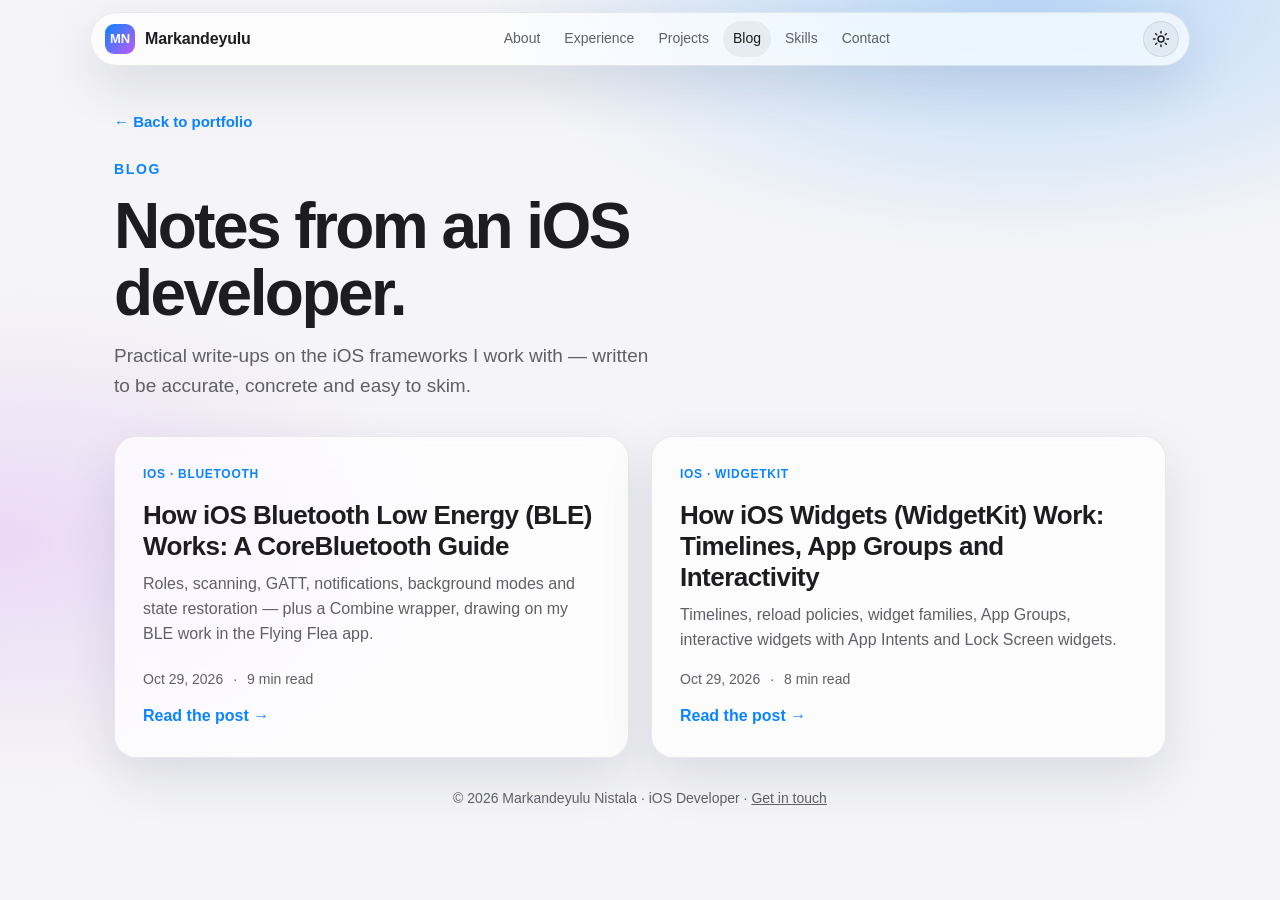
==== blog/index.html @ 7655b869 "Add content protection (protect.js + CSS): block context menu, copy/cut, selection, image drag/save," ====
<!DOCTYPE html>
<html lang="en" data-theme="dark">
<head>
<meta charset="utf-8">
<meta name="viewport" content="width=device-width, initial-scale=1, viewport-fit=cover">
<title>Blog — iOS development notes | Markandeyulu Nistala</title>
<meta name="description" content="Articles by Markandeyulu Nistala on iOS development: Bluetooth Low Energy with CoreBluetooth and WidgetKit widgets.">
<meta name="author" content="Markandeyulu Nistala">
<meta name="robots" content="index, follow, max-image-preview:large">
<meta name="theme-color" content="#05060a" media="(prefers-color-scheme: dark)">
<meta name="theme-color" content="#f5f5f7" media="(prefers-color-scheme: light)">
<link rel="canonical" href="https://slsmedu.in/blog/">
<link rel="icon" href="../favicon.svg" type="image/svg+xml">
<meta property="og:type" content="website">
<meta property="og:site_name" content="Markandeyulu Nistala">
<meta property="og:title" content="Blog — iOS development notes | Markandeyulu Nistala">
<meta property="og:description" content="Articles by Markandeyulu Nistala on iOS development: Bluetooth Low Energy with CoreBluetooth and WidgetKit widgets.">
<meta property="og:url" content="https://slsmedu.in/blog/">
<meta property="og:image" content="https://slsmedu.in/assets/og-image-v2.jpg">
<meta property="og:image:width" content="1200">
<meta property="og:image:height" content="630">
<meta name="twitter:card" content="summary_large_image">
<meta name="twitter:title" content="Blog — iOS development notes | Markandeyulu Nistala">
<meta name="twitter:description" content="Articles by Markandeyulu Nistala on iOS development: Bluetooth Low Energy with CoreBluetooth and WidgetKit widgets.">
<meta name="twitter:image" content="https://slsmedu.in/assets/og-image-v2.jpg">
<script type="application/ld+json">
{
  "@context": "https://schema.org",
  "@type": "Blog",
  "name": "Markandeyulu Nistala \u2014 iOS Blog",
  "url": "https://slsmedu.in/blog/",
  "description": "Articles on iOS development: Bluetooth Low Energy, WidgetKit, SwiftUI and Combine.",
  "inLanguage": "en",
  "author": {
    "@type": "Person",
    "name": "Markandeyulu Nistala",
    "url": "https://slsmedu.in/"
  },
  "blogPost": [
    {
      "@type": "BlogPosting",
      "headline": "How iOS Bluetooth Low Energy (BLE) Works: A CoreBluetooth Guide",
      "url": "https://slsmedu.in/blog/ios-ble-corebluetooth.html",
      "datePublished": "2026-10-29"
    },
    {
      "@type": "BlogPosting",
      "headline": "How iOS Widgets (WidgetKit) Work: Timelines, App Groups and Interactivity",
      "url": "https://slsmedu.in/blog/ios-widgetkit-widgets.html",
      "datePublished": "2026-10-29"
    }
  ]
}
</script>
<script>(function(){try{var t=localStorage.getItem('theme');if(!t)t=matchMedia('(prefers-color-scheme: light)').matches?'light':'dark';document.documentElement.setAttribute('data-theme',t)}catch(e){}})();</script>
<link rel="stylesheet" href="../style.css">
<link rel="stylesheet" href="blog.css">
<script src="../protect.js"></script>
<script defer src="blog.js"></script>
</head>
<body class="blog">
<div class="progress" aria-hidden="true"><span></span></div>
<div class="bg-fallback" aria-hidden="true" style="position:fixed;inset:0;z-index:-1"></div>
<header class="nav" id="nav">
  <a class="brand" href="../" aria-label="Markandeyulu Nistala — home"><span class="brand-mark">MN</span><span class="brand-text">Markandeyulu</span></a>
  <nav aria-label="Primary">
    <ul>
      <li><a href="../#about">About</a></li>
      <li><a href="../#experience">Experience</a></li>
      <li><a href="../#projects">Projects</a></li>
      <li><a href="./" class="active">Blog</a></li>
      <li><a href="../#skills">Skills</a></li>
      <li><a href="../#contact">Contact</a></li>
    </ul>
  </nav>
  <button class="theme-toggle" id="themeToggle" type="button" aria-label="Toggle light / dark theme">
    <svg class="i-moon" viewBox="0 0 24 24" width="18" height="18" fill="none" stroke="currentColor" stroke-width="2" stroke-linecap="round" stroke-linejoin="round"><path d="M21 12.8A9 9 0 1 1 11.2 3a7 7 0 0 0 9.8 9.8z"/></svg>
    <svg class="i-sun" viewBox="0 0 24 24" width="18" height="18" fill="none" stroke="currentColor" stroke-width="2" stroke-linecap="round" stroke-linejoin="round"><circle cx="12" cy="12" r="4"/><path d="M12 2v2M12 20v2M4.9 4.9l1.4 1.4M17.7 17.7l1.4 1.4M2 12h2M20 12h2M4.9 19.1l1.4-1.4M17.7 6.3l1.4-1.4"/></svg>
  </button>
</header>
<main>
<div class="blog-wrap">
<a class="back" href="../">← Back to portfolio</a>
<header class="blog-hero"><p class="kicker">Blog</p><h1>Notes from an iOS developer.</h1>
<p class="lead">Practical write-ups on the iOS frameworks I work with — written to be accurate, concrete and easy to skim.</p></header>
<div class="post-list"><article class="card tilt post-card">
  <span class="tag">iOS · Bluetooth</span>
  <h3>How iOS Bluetooth Low Energy (BLE) Works: A CoreBluetooth Guide</h3>
  <p>Roles, scanning, GATT, notifications, background modes and state restoration — plus a Combine wrapper, drawing on my BLE work in the Flying Flea app.</p>
  <div class="meta"><time datetime="2026-10-29">Oct 29, 2026</time><span>·</span><span>9 min read</span></div>
  <a class="link" href="ios-ble-corebluetooth.html">Read the post <span aria-hidden="true">→</span></a>
</article><article class="card tilt post-card">
  <span class="tag">iOS · WidgetKit</span>
  <h3>How iOS Widgets (WidgetKit) Work: Timelines, App Groups and Interactivity</h3>
  <p>Timelines, reload policies, widget families, App Groups, interactive widgets with App Intents and Lock Screen widgets.</p>
  <div class="meta"><time datetime="2026-10-29">Oct 29, 2026</time><span>·</span><span>8 min read</span></div>
  <a class="link" href="ios-widgetkit-widgets.html">Read the post <span aria-hidden="true">→</span></a>
</article></div>
</div>
</main>
<footer class="footer">
  <p>© <span id="yr">2026</span> Markandeyulu Nistala · iOS Developer · <a href="../#contact" style="text-decoration:underline">Get in touch</a></p>
</footer>
</body>
</html>
---- style.css ----
:root{
  --font:-apple-system,BlinkMacSystemFont,"SF Pro Display","SF Pro Text","Inter","Segoe UI",Roboto,Helvetica,Arial,sans-serif;
  --blue:#0a84ff; --purple:#bf5af2; --teal:#64d2ff;
  --radius:22px;
  --ease:cubic-bezier(.22,.8,.2,1);
}
html[data-theme="dark"]{
  --bg:#05060a; --text:#f5f5f7; --muted:#a1a1a8; --card:rgba(22,24,32,.62); --card-solid:#14151c;
  --border:rgba(255,255,255,.10); --chip:rgba(255,255,255,.07); --nav:rgba(10,11,16,.62);
  --shadow:0 20px 60px rgba(0,0,0,.45); --glow:rgba(10,132,255,.35); color-scheme:dark;
}
html[data-theme="light"]{
  --bg:#f5f5f7; --text:#1d1d1f; --muted:#5f5f66; --card:rgba(255,255,255,.72); --card-solid:#fff;
  --border:rgba(0,0,0,.08); --chip:rgba(0,0,0,.05); --nav:rgba(255,255,255,.7);
  --shadow:0 20px 50px rgba(30,40,80,.12); --glow:rgba(10,132,255,.25); color-scheme:light;
}
*{box-sizing:border-box;margin:0;padding:0}
html{overflow-x:clip;scroll-behavior:smooth;-webkit-text-size-adjust:100%}
body{font-family:var(--font);background:var(--bg);color:var(--text);line-height:1.55;overflow-x:hidden;-webkit-font-smoothing:antialiased;transition:background-color .5s var(--ease),color .5s var(--ease)}
a{color:inherit;text-decoration:none}
ul,ol{list-style:none}
:focus-visible{outline:2px solid var(--blue);outline-offset:3px;border-radius:8px}

#bg3d{position:fixed;inset:0;width:100%;height:100%;z-index:0;pointer-events:none;transition:opacity .6s}
.bg-fallback{position:fixed;inset:0;z-index:-1;pointer-events:none;
  background:radial-gradient(60% 50% at 75% 20%,rgba(10,132,255,.28),transparent 70%),radial-gradient(50% 45% at 15% 80%,rgba(191,90,242,.22),transparent 70%)}
main,.footer,.nav{position:relative;z-index:2}
.progress{position:fixed;top:0;left:0;right:0;height:3px;z-index:100;pointer-events:none}
.progress span{display:block;height:100%;width:100%;transform:scaleX(0);transform-origin:left;background:linear-gradient(90deg,var(--blue),var(--purple))}

/* NAV */
.nav{position:fixed;top:12px;left:50%;transform:translateX(-50%);z-index:50;width:min(1100px,calc(100% - 24px));
  display:flex;align-items:center;justify-content:space-between;gap:12px;padding:8px 10px 8px 14px;border-radius:999px;
  background:var(--nav);border:1px solid var(--border);-webkit-backdrop-filter:saturate(180%) blur(20px);backdrop-filter:saturate(180%) blur(20px);box-shadow:var(--shadow)}
.brand{display:flex;align-items:center;gap:10px;font-weight:600;letter-spacing:-.01em}
.brand-mark{display:grid;place-items:center;width:30px;height:30px;border-radius:9px;font-size:13px;font-weight:700;color:#fff;background:linear-gradient(135deg,var(--blue),var(--purple))}
.nav nav ul{display:flex;gap:4px}
.nav nav a{display:block;padding:7px 10px;border-radius:999px;font-size:14px;color:var(--muted);transition:color .2s,background .2s}
.nav nav a:hover,.nav nav a.active{color:var(--text);background:var(--chip)}
.theme-toggle{width:36px;height:36px;border-radius:50%;border:1px solid var(--border);background:var(--chip);color:var(--text);cursor:pointer;display:grid;place-items:center;transition:transform .3s var(--ease)}
.theme-toggle:hover{transform:rotate(18deg) scale(1.08)}
html[data-theme="dark"] .i-sun{display:none}
html[data-theme="light"] .i-moon{display:none}

/* HERO */
.hero{min-height:100svh;display:flex;align-items:center;padding:120px max(24px,calc((100% - 1100px)/2)) 80px;position:relative}
.hero-inner{max-width:620px}
.eyebrow{display:inline-block;font-size:14px;font-weight:600;letter-spacing:.04em;color:var(--blue);padding:6px 14px;border-radius:999px;background:var(--chip);border:1px solid var(--border);margin-bottom:22px}
.hero-title{font-size:clamp(54px,4.9vw,68px);line-height:1.02;letter-spacing:-.04em;font-weight:800;margin-bottom:22px}
.hero-title .line{display:block;overflow:hidden;padding-bottom:.08em}
.hero-title .word{display:inline-block}
.grad{background:linear-gradient(100deg,var(--blue),var(--purple) 25%,#ff6482 50%,var(--purple) 75%,var(--blue));-webkit-background-clip:text;background-clip:text;color:transparent;background-size:200% 100%;animation:shine 7s linear infinite}
@keyframes shine{to{background-position:-200% 0}}
.hero-sub{font-size:clamp(17px,2vw,20px);color:var(--muted);max-width:560px;margin-bottom:30px}
.hero-sub strong{color:var(--text)}
.cta{display:flex;flex-wrap:wrap;gap:12px}
.cta.center{justify-content:center}
.btn{display:inline-flex;align-items:center;gap:8px;padding:14px 26px;border-radius:999px;font-weight:600;font-size:16px;border:1px solid transparent;transition:transform .25s var(--ease),box-shadow .25s,background .25s;cursor:pointer;will-change:transform}
.btn.primary{color:#fff;background:linear-gradient(135deg,var(--blue),#5e5ce6);box-shadow:0 10px 30px var(--glow)}
.btn.primary:hover{box-shadow:0 14px 40px var(--glow);transform:translateY(-2px)}
.btn.ghost{background:var(--card);border-color:var(--border);color:var(--text);-webkit-backdrop-filter:blur(14px);backdrop-filter:blur(14px)}
.btn.ghost:hover{transform:translateY(-2px);background:var(--chip)}
.stats{display:flex;gap:34px;margin-top:40px;flex-wrap:wrap}
.stats li{display:flex;flex-direction:column}
.stats b{font-size:34px;letter-spacing:-.03em;line-height:1.1}
.stats span{font-size:13px;color:var(--muted)}
.scroll-cue{position:absolute;bottom:26px;left:50%;width:24px;height:38px;border-radius:14px;border:2px solid var(--muted);opacity:.6;transform:translateX(-50%)}
.scroll-cue span{position:absolute;left:50%;top:7px;width:3px;height:7px;margin-left:-1.5px;border-radius:3px;background:var(--muted);animation:cue 1.8s infinite}
@keyframes cue{0%{opacity:0;transform:translateY(0)}30%{opacity:1}100%{opacity:0;transform:translateY(14px)}}

/* MARQUEE */
.marquee{overflow:hidden;border-block:1px solid var(--border);background:var(--card);-webkit-backdrop-filter:blur(14px);backdrop-filter:blur(14px);padding:16px 0;
  -webkit-mask-image:linear-gradient(90deg,transparent,#000 8%,#000 92%,transparent);mask-image:linear-gradient(90deg,transparent,#000 8%,#000 92%,transparent)}
.marquee-track{display:flex;gap:44px;width:max-content;animation:marq 38s linear infinite}
.marquee span{font-size:19px;font-weight:600;color:var(--muted);white-space:nowrap}
.marquee span::after{content:"";display:inline-block;width:6px;height:6px;border-radius:50%;margin-left:44px;vertical-align:middle;background:linear-gradient(135deg,var(--blue),var(--purple))}
@keyframes marq{to{transform:translateX(calc(-50% - 22px))}}

/* SECTIONS */
.section{padding:clamp(70px,11vw,130px) 24px}
.wrap{max-width:1100px;margin:0 auto}
.kicker{font-size:14px;font-weight:700;letter-spacing:.12em;text-transform:uppercase;color:var(--blue);margin-bottom:12px}
h2{font-size:clamp(32px,5vw,56px);line-height:1.08;letter-spacing:-.035em;font-weight:800;margin-bottom:40px}
h3{font-size:19px;letter-spacing:-.01em;font-weight:700}
.lead{font-size:clamp(17px,2vw,20px);color:var(--muted)}

.card{position:relative;padding:26px;border-radius:var(--radius);background:var(--card);border:1px solid var(--border);
  -webkit-backdrop-filter:saturate(160%) blur(18px);backdrop-filter:saturate(160%) blur(18px);box-shadow:var(--shadow);
  transform-style:preserve-3d;transition:transform .45s var(--ease),border-color .3s,box-shadow .3s;will-change:transform}
.card.tilt::after{content:"";position:absolute;inset:0;border-radius:inherit;pointer-events:none;opacity:0;transition:opacity .3s;
  background:radial-gradient(420px circle at var(--mx,50%) var(--my,50%),rgba(255,255,255,.14),transparent 45%)}
html[data-theme="light"] .card.tilt::after{background:radial-gradient(420px circle at var(--mx,50%) var(--my,50%),rgba(10,132,255,.10),transparent 45%)}
.card.tilt:hover::after{opacity:1}
.card.tilt:hover{border-color:rgba(10,132,255,.45)}
.card p{color:var(--muted)}
.card h3{margin-bottom:6px}

.about-grid{display:grid;grid-template-columns:1fr 1.1fr;gap:40px;align-items:start}
.about-cards{display:grid;grid-template-columns:1fr 1fr;gap:16px}
.about-cards .card{padding:20px}
.about-cards p{font-size:14px}

/* TIMELINE */
.timeline{position:relative;padding-left:38px}
.timeline::before{content:"";position:absolute;left:9px;top:8px;bottom:8px;width:2px;border-radius:2px;background:var(--border)}
.timeline::after{content:"";position:absolute;left:9px;top:8px;bottom:8px;width:2px;border-radius:2px;background:linear-gradient(var(--blue),var(--purple));transform-origin:top;transform:scaleY(var(--tl,1))}
.t-item{position:relative;margin-bottom:28px}
.t-item:last-child{margin-bottom:0}
.dot{position:absolute;left:-38px;top:30px;width:20px;height:20px;border-radius:50%;background:var(--bg);border:3px solid var(--blue);box-shadow:0 0 0 6px var(--glow)}
.t-item header{display:flex;justify-content:space-between;gap:12px;flex-wrap:wrap;margin-bottom:14px}
.org{font-size:15px}
.date{font-size:13px;font-weight:600;color:var(--blue);padding:6px 12px;border-radius:999px;background:var(--chip);height:fit-content;white-space:nowrap}
.bullets{display:grid;gap:9px;margin-bottom:18px}
.bullets li{position:relative;padding-left:20px;color:var(--muted);font-size:15.5px}
.bullets li::before{content:"";position:absolute;left:0;top:.62em;width:7px;height:7px;border-radius:50%;background:linear-gradient(135deg,var(--blue),var(--purple))}
.chips{display:flex;flex-wrap:wrap;gap:8px}
.chips span{font-size:13px;font-weight:600;padding:6px 12px;border-radius:999px;background:var(--chip);border:1px solid var(--border)}

/* PROJECTS */
.proj-grid{display:grid;grid-template-columns:repeat(3,1fr);gap:18px}
.feature{grid-column:1/-1;padding:34px;background:linear-gradient(135deg,rgba(10,132,255,.20),rgba(191,90,242,.16)),var(--card)}
.feature h3{font-size:clamp(28px,4vw,40px);letter-spacing:-.03em}
.feature .sub{font-size:17px;color:var(--text);opacity:.85;margin-bottom:12px}
.feature>p:not(.sub){max-width:680px;margin-bottom:18px}
.tag{display:inline-block;font-size:12px;font-weight:700;letter-spacing:.06em;text-transform:uppercase;color:var(--blue);margin-bottom:10px}
.food-head{grid-column:1/-1;display:flex;align-items:baseline;gap:14px;margin-top:14px}
.food-head p{color:var(--muted);font-size:15px}
.app-icon{display:grid;place-items:center;width:52px;height:52px;border-radius:14px;margin-bottom:16px;font-size:24px;font-weight:800;color:#fff;background:linear-gradient(135deg,var(--blue),var(--purple));box-shadow:0 8px 20px var(--glow)}
.app:nth-of-type(3) .app-icon{background:linear-gradient(135deg,#ff9f0a,#ff375f)}
.app:nth-of-type(4) .app-icon{background:linear-gradient(135deg,#30d158,#0a84ff)}
.link{display:inline-block;margin-top:14px;font-weight:600;color:var(--blue)}
.link:hover{text-decoration:underline}

/* SKILLS */
.skills-grid{display:grid;grid-template-columns:repeat(3,1fr);gap:16px}
.skills-grid .card{padding:22px}
.skills-grid h3{font-size:15px;color:var(--muted);font-weight:600;text-transform:uppercase;letter-spacing:.07em;margin-bottom:14px}

/* EDUCATION */
.edu-grid{display:grid;grid-template-columns:repeat(3,1fr);gap:16px}
.year{display:inline-block;font-size:40px;font-weight:800;letter-spacing:-.04em;line-height:1;margin-bottom:12px;background:linear-gradient(135deg,var(--blue),var(--purple));-webkit-background-clip:text;background-clip:text;color:transparent}
.edu-grid p{font-size:15px;margin-bottom:12px}
.score{font-size:13px;font-weight:700;padding:5px 11px;border-radius:999px;background:var(--chip)}
.langs{margin-top:26px;color:var(--muted)}

/* CONTACT */
.contact-card{text-align:center;padding:clamp(34px,6vw,70px) 24px;background:linear-gradient(135deg,rgba(10,132,255,.22),rgba(191,90,242,.18)),var(--card)}
.contact-card h2{margin-bottom:16px}
.contact-card .lead{max-width:520px;margin:0 auto 28px}
.btn.primary{word-break:break-all;text-align:center}
.footer{padding:30px 24px 50px;text-align:center;color:var(--muted);font-size:14px}

/* reveal initial state (only when JS animation active) */
html.anim [data-reveal]{opacity:0}
html.anim [data-hero]{opacity:0}

/* responsive */
@media (max-width:900px){
  .nav nav{display:none}
  .about-grid{grid-template-columns:1fr}
  .proj-grid,.skills-grid,.edu-grid{grid-template-columns:1fr 1fr}
  .food-head{margin-top:6px}
}
@media (max-width:640px){
  .hero{align-items:flex-end;padding:100px 20px 70px}
  .hero-title{font-size:clamp(42px,13vw,64px)}
  .section{padding:64px 18px}
  .about-cards,.proj-grid,.skills-grid,.edu-grid{grid-template-columns:1fr}
  .timeline{padding-left:30px}
  .dot{left:-30px;width:18px;height:18px;top:28px}
  .timeline::before,.timeline::after{left:8px}
  .card{padding:20px}
  .stats{gap:24px;margin-top:28px}
  .stats b{font-size:28px}
  .scroll-cue{display:none}
  .btn{padding:13px 22px;font-size:15px}
  .brand-text{display:inline}
  h2{margin-bottom:28px}
}
@media (prefers-reduced-motion:reduce){
  html{scroll-behavior:auto}
  *,*::before,*::after{animation-duration:.001s!important;animation-iteration-count:1!important;transition-duration:.001s!important}
  .marquee-track{animation:none}
  html.anim [data-reveal],html.anim [data-hero]{opacity:1}
}

/* PORTRAIT — only the photo spins (Y axis); static glow */
.portrait{flex:none;width:clamp(260px,24vw,340px);position:relative;z-index:3}
.portrait-stage{position:relative;perspective:1000px;aspect-ratio:1}
.portrait-glow{position:absolute;inset:-4%;border-radius:50%;background:linear-gradient(135deg,var(--blue),var(--purple),#ff6482);filter:blur(38px);opacity:.5}
.portrait-spin{position:absolute;inset:0;transform-style:preserve-3d;animation:pspin 9s linear infinite}
@keyframes pspin{to{transform:rotateY(360deg)}}
.face{position:absolute;inset:0;border-radius:50%;padding:5px;backface-visibility:hidden;-webkit-backface-visibility:hidden;
  background:conic-gradient(from 210deg,var(--blue),var(--purple),#ff6482,var(--blue));box-shadow:var(--shadow)}
.face.front{transform:translateZ(4px)}
.face.back{transform:rotateY(180deg) translateZ(4px)}
.face img{display:block;width:100%;height:100%;border-radius:50%;object-fit:cover}
.hero{gap:clamp(32px,4.5vw,72px)}
.hero-inner{max-width:540px}
@media (max-width:1180px){
  .hero{flex-direction:column;align-items:flex-start;justify-content:flex-start;gap:0;padding-top:96px}
  .portrait{width:min(190px,48vw);margin:0 0 40px}
  .hero-inner{max-width:620px}
}
@media (max-width:640px){.hero{padding-top:92px}}
@media (prefers-reduced-motion:reduce){.portrait-spin{animation:none}}

/* BLOG (home section) */
.blog-grid{display:grid;grid-template-columns:repeat(2,1fr);gap:22px}
.post-card{display:flex;flex-direction:column;padding:28px}
.post-card h3{font-size:clamp(21px,2.4vw,26px);line-height:1.2;letter-spacing:-.02em;margin:6px 0 10px}
.post-card p{flex:1}
.post-card .meta{display:flex;gap:10px;align-items:center;margin:16px 0 14px;font-size:14px;color:var(--muted)}
.post-card .link{margin-top:0;align-self:flex-start}
.post-card .link::after{content:"";position:absolute;inset:0;border-radius:inherit}
.all-posts{margin-top:26px}
@media (max-width:700px){.blog-grid{grid-template-columns:1fr}}

/* TECH STACK */
.tech-top{display:grid;grid-template-columns:1fr 1fr;gap:clamp(24px,5vw,60px);align-items:center}
.lead{color:var(--muted);font-size:clamp(16px,1.8vw,19px);max-width:540px;margin:14px 0 22px}
.tech-tags{display:grid;gap:10px;max-width:540px}
.tech-tags li{font-size:14px;color:var(--muted);padding:10px 14px;border-radius:14px;background:var(--card);border:1px solid var(--border)}
.tech-tags b{display:inline-block;min-width:158px;color:var(--text);font-weight:700}
.sphere-box{position:relative;aspect-ratio:1/1;width:100%;max-width:520px;justify-self:center;border-radius:50%;
  background:radial-gradient(closest-side,rgba(10,132,255,.20),rgba(191,90,242,.10) 55%,transparent 72%)}
.sphere-box canvas{position:absolute;inset:0;width:100%;height:100%;cursor:grab;touch-action:pan-y}
.sphere-box canvas:active{cursor:grabbing}
.logo-rows{margin:clamp(30px,6vw,64px) auto 0;max-width:1400px;display:grid;gap:16px;
  -webkit-mask-image:linear-gradient(90deg,transparent,#000 8%,#000 92%,transparent);mask-image:linear-gradient(90deg,transparent,#000 8%,#000 92%,transparent)}
.logo-marquee{overflow:hidden;padding:12px 0;perspective:900px}
.logo-track{display:flex;width:max-content}
.logo-marquee.run .logo-track{animation:logoL 46s linear infinite}
.logo-marquee.run.dir-r .logo-track{animation-name:logoR;animation-duration:54s}
.logo-marquee.run:hover .logo-track,.logo-marquee.run:focus-within .logo-track{animation-play-state:paused}
@keyframes logoL{to{transform:translateX(-50%)}}
@keyframes logoR{from{transform:translateX(-50%)}to{transform:translateX(0)}}
.logo-pill{display:flex;align-items:center;gap:12px;margin-right:16px;padding:14px 22px 14px 16px;border-radius:18px;white-space:nowrap;
  background:var(--card);border:1px solid var(--border);-webkit-backdrop-filter:blur(14px);backdrop-filter:blur(14px);
  transform:rotateX(var(--rx,0deg)) rotateY(var(--ry,0deg));transition:transform .25s var(--ease),box-shadow .3s,border-color .3s;will-change:transform}
.logo-ico{width:30px;height:30px;flex:none;background:var(--c);-webkit-mask:var(--ico) center/contain no-repeat;mask:var(--ico) center/contain no-repeat;transition:filter .3s}
.logo-name{font-weight:600;font-size:16px}
.logo-pill:hover{transform:translateY(-6px) scale(1.07) rotateX(var(--rx,0deg)) rotateY(var(--ry,0deg));border-color:var(--c);
  box-shadow:0 0 0 1px var(--c),0 12px 34px -6px var(--c);box-shadow:0 0 0 1px color-mix(in srgb,var(--c) 60%,transparent),0 14px 38px -8px color-mix(in srgb,var(--c) 70%,transparent)}
.logo-pill:hover .logo-ico{filter:drop-shadow(0 0 8px var(--c))}

/* AI & INNOVATION */
.ai-grid{display:grid;grid-template-columns:1.05fr 1fr;gap:clamp(24px,5vw,60px);align-items:center}
.ai-visual{position:relative;aspect-ratio:1/1;width:100%;max-width:560px;border-radius:30px;overflow:hidden;border:1px solid var(--border);
  background:radial-gradient(70% 60% at 50% 45%,#161b3d 0%,#0a0c1c 60%,#05060d 100%);box-shadow:var(--shadow)}
.ai-visual canvas{position:absolute;inset:0;width:100%;height:100%;touch-action:pan-y}
.ai-badge{position:absolute;left:16px;top:16px;font-size:12px;font-weight:700;letter-spacing:.06em;text-transform:uppercase;color:#bcd7ff;padding:6px 12px;border-radius:999px;background:rgba(255,255,255,.08);border:1px solid rgba(255,255,255,.14)}
.ai-badge::before{content:"";display:inline-block;width:7px;height:7px;border-radius:50%;margin-right:8px;background:#30d158;box-shadow:0 0 8px #30d158;animation:blink 1.6s infinite}
@keyframes blink{50%{opacity:.3}}
.ai-cards{display:grid;gap:14px}
.ai-cards .card{padding:20px 22px}
.ai-cards h3{font-size:18px}
.ai-cards p{font-size:15px}
@media (max-width:900px){
  .tech-top,.ai-grid{grid-template-columns:1fr}
  .sphere-box{max-width:420px}
  .ai-visual{max-width:460px;justify-self:center}
}
@media (max-width:640px){
  .tech-tags b{display:block;min-width:0}
  .logo-pill{padding:11px 16px 11px 12px;gap:10px;margin-right:12px}
  .logo-ico{width:24px;height:24px}.logo-name{font-size:14px}
}
@media (prefers-reduced-motion:reduce){
  .logo-marquee{overflow:visible}
  .logo-track{width:auto;flex-wrap:wrap;justify-content:center;gap:12px}
  .logo-pill{margin:0}
  .logo-rows{-webkit-mask-image:none;mask-image:none;padding:0 18px}
  .ai-badge::before{animation:none}
}

/* CONTENT PROTECTION (see protect.js) */
body{-webkit-user-select:none;-moz-user-select:none;user-select:none;-webkit-touch-callout:none}
input,textarea,select,[contenteditable="true"],[data-allow-select]{-webkit-user-select:text;-moz-user-select:text;user-select:text}
img,canvas,svg{-webkit-user-drag:none;-khtml-user-drag:none;-webkit-touch-callout:none;-webkit-user-select:none;user-select:none}
img{pointer-events:none}
@media print{body{display:none!important}}
---- blog/blog.css ----
/* Blog styles — extends ../style.css */
body.blog{min-height:100vh}
.blog main{padding-top:110px}
.blog .bg-fallback{background:radial-gradient(60% 40% at 80% 0%,rgba(10,132,255,.25),transparent 70%),radial-gradient(50% 40% at 0% 60%,rgba(191,90,242,.18),transparent 70%)}
.blog-wrap{max-width:1100px;margin:0 auto;padding:0 24px}
.back{display:inline-flex;align-items:center;gap:8px;font-size:15px;font-weight:600;color:var(--blue);margin-bottom:26px}
.back:hover{text-decoration:underline}
.post-head{max-width:820px;margin-bottom:34px;animation:rise .8s var(--ease) both}
@keyframes rise{from{opacity:0;transform:translateY(18px)}to{opacity:1;transform:none}}
.post-head h1{font-size:clamp(32px,5.2vw,54px);line-height:1.08;letter-spacing:-.035em;font-weight:800;margin:10px 0 16px}
.post-head .dek{font-size:clamp(17px,2vw,20px);color:var(--muted);max-width:720px}
.meta{display:flex;flex-wrap:wrap;gap:10px 18px;align-items:center;margin-top:20px;font-size:14px;color:var(--muted)}
.meta span{display:inline-flex;align-items:center;gap:6px}
.meta .chips span{font-size:12px}
.post-grid{display:grid;grid-template-columns:minmax(0,1fr) 250px;gap:48px;align-items:start}
.prose{min-width:0;max-width:760px;font-size:17.5px;line-height:1.75}
.prose>*+*{margin-top:1.1em}
.prose h2{font-size:clamp(25px,3.2vw,34px);line-height:1.15;letter-spacing:-.03em;font-weight:800;margin:2.1em 0 .6em;scroll-margin-top:100px}
.prose h3{font-size:20px;margin:1.6em 0 .3em;scroll-margin-top:100px}
.prose p,.prose li{color:var(--text);opacity:.88}
.prose a{color:var(--blue);text-decoration:underline;text-underline-offset:3px}
.prose ul,.prose ol{padding-left:1.3em}
.prose ul{list-style:disc}.prose ol{list-style:decimal}
.prose li{margin:.35em 0}
.prose li::marker{color:var(--blue)}
.prose code{font-family:ui-monospace,SFMono-Regular,"SF Mono",Menlo,Consolas,monospace;font-size:.86em;padding:.12em .42em;border-radius:7px;background:var(--chip);border:1px solid var(--border);overflow-wrap:anywhere}
.prose pre code{padding:0;border:0;background:none;font-size:inherit;overflow-wrap:normal}
.note{padding:16px 18px;border-radius:16px;border:1px solid var(--border);border-left:4px solid var(--blue);background:var(--card);font-size:16px}
.note strong:first-child{color:var(--blue)}
.note.warn{border-left-color:#ff9f0a}.note.warn strong:first-child{color:#ff9f0a}
/* TOC */
.toc{position:sticky;top:96px;padding:18px 18px 14px;font-size:14px}
.toc h4{font-size:12px;letter-spacing:.12em;text-transform:uppercase;color:var(--muted);margin-bottom:10px}
.toc ol{display:grid;gap:2px}
.toc a{display:block;padding:6px 10px;border-radius:10px;color:var(--muted);line-height:1.35;transition:background .2s,color .2s}
.toc a:hover{background:var(--chip);color:var(--text)}
.toc a.active{background:var(--chip);color:var(--text);box-shadow:inset 3px 0 0 var(--blue)}
.toc-inline{display:none}
/* code */
.codeblock{position:relative;border-radius:16px;overflow:hidden;background:#0d1117;border:1px solid rgba(255,255,255,.08);box-shadow:var(--shadow)}
.codeblock .bar{display:flex;justify-content:space-between;align-items:center;padding:8px 12px 8px 16px;font-size:12px;color:#8b949e;background:rgba(255,255,255,.04);border-bottom:1px solid rgba(255,255,255,.07);font-family:var(--font)}
.codeblock .bar b{font-weight:600;letter-spacing:.04em;text-transform:uppercase}
.copy{font:inherit;font-size:12px;color:#c9d1d9;background:rgba(255,255,255,.08);border:1px solid rgba(255,255,255,.12);border-radius:8px;padding:4px 10px;cursor:pointer}
.copy:hover{background:rgba(255,255,255,.16)}
.codeblock pre{margin:0;padding:16px 18px;overflow-x:auto;font-family:ui-monospace,SFMono-Regular,"SF Mono",Menlo,Consolas,monospace;font-size:13.5px;line-height:1.65;color:#e6edf3;tab-size:4;-webkit-overflow-scrolling:touch}
.t-kw{color:#ff7b72}.t-ty{color:#79c0ff}.t-str{color:#a5d6ff}.t-num{color:#d2a8ff}.t-com{color:#8b949e;font-style:italic}.t-fn{color:#d2a8ff}.t-at{color:#ffa657}.t-tag{color:#7ee787}.t-attr{color:#79c0ff}.t-pn{color:#c9d1d9}
/* tables */
.tablewrap{overflow-x:auto;border-radius:16px;border:1px solid var(--border);background:var(--card);-webkit-backdrop-filter:blur(14px);backdrop-filter:blur(14px)}
.tablewrap table{width:100%;border-collapse:collapse;font-size:15px;min-width:520px}
.tablewrap th,.tablewrap td{text-align:left;padding:11px 16px;border-bottom:1px solid var(--border);vertical-align:top}
.tablewrap th{font-size:12px;letter-spacing:.08em;text-transform:uppercase;color:var(--muted)}
.tablewrap tr:last-child td{border-bottom:0}
/* diagrams */
figure.diagram{margin:1.6em 0;padding:18px 12px 10px;border-radius:var(--radius);background:var(--card);border:1px solid var(--border);box-shadow:var(--shadow);-webkit-backdrop-filter:blur(14px);backdrop-filter:blur(14px)}
figure.diagram svg{display:block;width:100%;max-width:560px;height:auto;margin:0 auto}
figure.diagram figcaption{margin-top:10px;font-size:14px;color:var(--muted);text-align:center}
.svg-box{fill:var(--card-solid);stroke:var(--blue);stroke-width:1.5}
.svg-txt{fill:var(--text);font:600 13px var(--font)}
.svg-sub{fill:var(--muted);font:500 12px var(--font)}
.svg-life{stroke:var(--border);stroke-width:1.5;stroke-dasharray:4 5}
.svg-arr{stroke:var(--blue);stroke-width:1.8;fill:none}
.svg-arr.alt{stroke:var(--purple)}
.svg-arr.dash{stroke-dasharray:5 4}
.svg-head{fill:var(--blue)}.svg-head.alt{fill:var(--purple)}
.flow{display:flex;flex-wrap:wrap;gap:10px;counter-reset:s;margin:1.4em 0 !important;padding:0 !important;list-style:none !important}
.flow li{counter-increment:s;position:relative;flex:1 1 150px;padding:14px 14px 14px 46px;border-radius:16px;background:var(--card);border:1px solid var(--border);font-size:14.5px;line-height:1.4;margin:0 !important;opacity:1 !important}
.flow li::before{content:counter(s);position:absolute;left:12px;top:13px;width:24px;height:24px;border-radius:50%;display:grid;place-items:center;font-size:12px;font-weight:700;color:#fff;background:linear-gradient(135deg,var(--blue),var(--purple))}
.flow li b{display:block;font-size:15px;margin-bottom:2px}
.flow li span{color:var(--muted)}
/* blog index / cards */
.post-list{display:grid;grid-template-columns:repeat(2,1fr);gap:22px;margin-top:10px}
.post-card{display:flex;flex-direction:column;padding:28px}
.post-card h3{font-size:clamp(21px,2.4vw,26px);line-height:1.2;letter-spacing:-.02em;margin:6px 0 10px}
.post-card p{flex:1}
.post-card .meta{margin:16px 0 14px}
.post-card .link{margin-top:0}
.post-card.stretch::before{content:"";position:absolute;inset:0;border-radius:inherit;z-index:1}
.post-card a.link::after{content:"";position:absolute;inset:0;z-index:2}
.blog-hero{max-width:760px;margin-bottom:36px}
.blog-hero h1{font-size:clamp(38px,6vw,64px);letter-spacing:-.04em;font-weight:800;line-height:1.05;margin:8px 0 14px}
.related{margin-top:3em}
.related h2{font-size:26px !important;margin:0 0 16px !important}
@media (max-width:1020px){
  .post-grid{grid-template-columns:1fr}
  .toc{display:none}
  .toc-inline{display:block;position:static;margin-bottom:8px}
  .toc-inline ol{grid-template-columns:1fr 1fr}
}
@media (max-width:700px){
  .blog main{padding-top:96px}
  .blog-wrap{padding:0 18px}
  .post-list{grid-template-columns:1fr}
  .prose{font-size:16.5px}
  .toc-inline ol{grid-template-columns:1fr}
  .codeblock pre{font-size:12.5px;padding:14px}
  .nav nav{display:none}
}
@media (prefers-reduced-motion:reduce){.post-head{animation:none}}
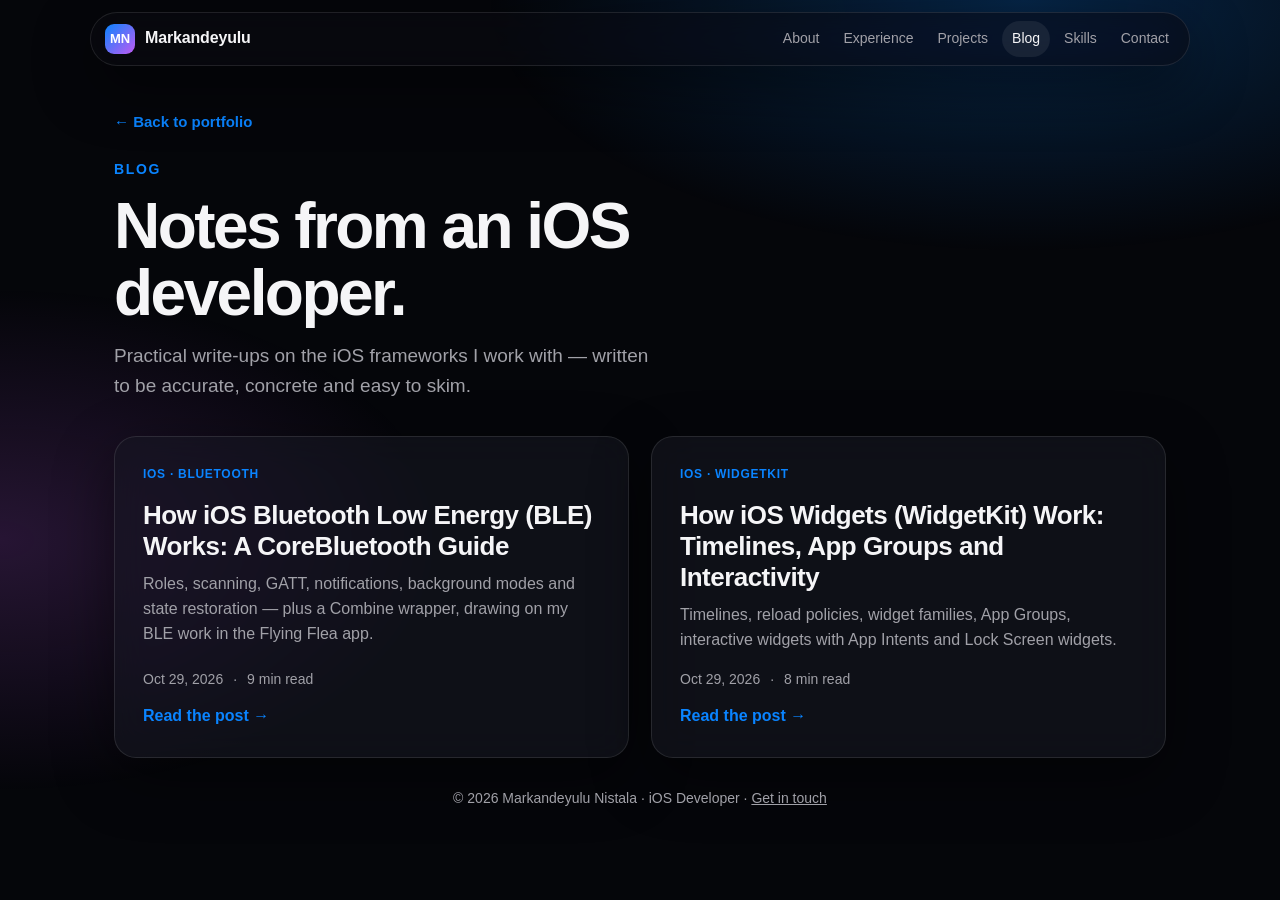
==== commit a094282c: "Single-face 3D head (back-face fade, surface-only skin), cache-busting ?v= on all assets, dark-theme" ====
--- a/blog/index.html
+++ b/blog/index.html
@@ -7,10 +7,10 @@
 <meta name="description" content="Articles by Markandeyulu Nistala on iOS development: Bluetooth Low Energy with CoreBluetooth and WidgetKit widgets.">
 <meta name="author" content="Markandeyulu Nistala">
 <meta name="robots" content="index, follow, max-image-preview:large">
-<meta name="theme-color" content="#05060a" media="(prefers-color-scheme: dark)">
-<meta name="theme-color" content="#f5f5f7" media="(prefers-color-scheme: light)">
+<meta name="theme-color" content="#05060a">
+<meta name="color-scheme" content="dark">
 <link rel="canonical" href="https://slsmedu.in/blog/">
-<link rel="icon" href="../favicon.svg" type="image/svg+xml">
+<link rel="icon" href="../favicon.svg?v=20261029b" type="image/svg+xml">
 <meta property="og:type" content="website">
 <meta property="og:site_name" content="Markandeyulu Nistala">
 <meta property="og:title" content="Blog — iOS development notes | Markandeyulu Nistala">
@@ -52,11 +52,10 @@
   ]
 }
 </script>
-<script>(function(){try{var t=localStorage.getItem('theme');if(!t)t=matchMedia('(prefers-color-scheme: light)').matches?'light':'dark';document.documentElement.setAttribute('data-theme',t)}catch(e){}})();</script>
-<link rel="stylesheet" href="../style.css">
-<link rel="stylesheet" href="blog.css">
-<script src="../protect.js"></script>
-<script defer src="blog.js"></script>
+<link rel="stylesheet" href="../style.css?v=20261029b">
+<link rel="stylesheet" href="blog.css?v=20261029b">
+<script src="../protect.js?v=20261029b"></script>
+<script defer src="blog.js?v=20261029b"></script>
 </head>
 <body class="blog">
 <div class="progress" aria-hidden="true"><span></span></div>
@@ -73,10 +72,6 @@
       <li><a href="../#contact">Contact</a></li>
     </ul>
   </nav>
-  <button class="theme-toggle" id="themeToggle" type="button" aria-label="Toggle light / dark theme">
-    <svg class="i-moon" viewBox="0 0 24 24" width="18" height="18" fill="none" stroke="currentColor" stroke-width="2" stroke-linecap="round" stroke-linejoin="round"><path d="M21 12.8A9 9 0 1 1 11.2 3a7 7 0 0 0 9.8 9.8z"/></svg>
-    <svg class="i-sun" viewBox="0 0 24 24" width="18" height="18" fill="none" stroke="currentColor" stroke-width="2" stroke-linecap="round" stroke-linejoin="round"><circle cx="12" cy="12" r="4"/><path d="M12 2v2M12 20v2M4.9 4.9l1.4 1.4M17.7 17.7l1.4 1.4M2 12h2M20 12h2M4.9 19.1l1.4-1.4M17.7 6.3l1.4-1.4"/></svg>
-  </button>
 </header>
 <main>
 <div class="blog-wrap">
--- a/style.css
+++ b/style.css
@@ -4,15 +4,10 @@
   --radius:22px;
   --ease:cubic-bezier(.22,.8,.2,1);
 }
-html[data-theme="dark"]{
+:root{
   --bg:#05060a; --text:#f5f5f7; --muted:#a1a1a8; --card:rgba(22,24,32,.62); --card-solid:#14151c;
   --border:rgba(255,255,255,.10); --chip:rgba(255,255,255,.07); --nav:rgba(10,11,16,.62);
   --shadow:0 20px 60px rgba(0,0,0,.45); --glow:rgba(10,132,255,.35); color-scheme:dark;
-}
-html[data-theme="light"]{
-  --bg:#f5f5f7; --text:#1d1d1f; --muted:#5f5f66; --card:rgba(255,255,255,.72); --card-solid:#fff;
-  --border:rgba(0,0,0,.08); --chip:rgba(0,0,0,.05); --nav:rgba(255,255,255,.7);
-  --shadow:0 20px 50px rgba(30,40,80,.12); --glow:rgba(10,132,255,.25); color-scheme:light;
 }
 *{box-sizing:border-box;margin:0;padding:0}
 html{overflow-x:clip;scroll-behavior:smooth;-webkit-text-size-adjust:100%}
@@ -37,10 +32,6 @@
 .nav nav ul{display:flex;gap:4px}
 .nav nav a{display:block;padding:7px 10px;border-radius:999px;font-size:14px;color:var(--muted);transition:color .2s,background .2s}
 .nav nav a:hover,.nav nav a.active{color:var(--text);background:var(--chip)}
-.theme-toggle{width:36px;height:36px;border-radius:50%;border:1px solid var(--border);background:var(--chip);color:var(--text);cursor:pointer;display:grid;place-items:center;transition:transform .3s var(--ease)}
-.theme-toggle:hover{transform:rotate(18deg) scale(1.08)}
-html[data-theme="dark"] .i-sun{display:none}
-html[data-theme="light"] .i-moon{display:none}
 
 /* HERO */
 .hero{min-height:100svh;display:flex;align-items:center;padding:120px max(24px,calc((100% - 1100px)/2)) 80px;position:relative}
@@ -89,7 +80,6 @@
   transform-style:preserve-3d;transition:transform .45s var(--ease),border-color .3s,box-shadow .3s;will-change:transform}
 .card.tilt::after{content:"";position:absolute;inset:0;border-radius:inherit;pointer-events:none;opacity:0;transition:opacity .3s;
   background:radial-gradient(420px circle at var(--mx,50%) var(--my,50%),rgba(255,255,255,.14),transparent 45%)}
-html[data-theme="light"] .card.tilt::after{background:radial-gradient(420px circle at var(--mx,50%) var(--my,50%),rgba(10,132,255,.10),transparent 45%)}
 .card.tilt:hover::after{opacity:1}
 .card.tilt:hover{border-color:rgba(10,132,255,.45)}
 .card p{color:var(--muted)}
@@ -140,7 +130,6 @@
 .edu-grid{display:grid;grid-template-columns:repeat(3,1fr);gap:16px}
 .year{display:inline-block;font-size:40px;font-weight:800;letter-spacing:-.04em;line-height:1;margin-bottom:12px;background:linear-gradient(135deg,var(--blue),var(--purple));-webkit-background-clip:text;background-clip:text;color:transparent}
 .edu-grid p{font-size:15px;margin-bottom:12px}
-.score{font-size:13px;font-weight:700;padding:5px 11px;border-radius:999px;background:var(--chip)}
 .langs{margin-top:26px;color:var(--muted)}
 
 /* CONTACT */
@@ -280,3 +269,23 @@
 img,canvas,svg{-webkit-user-drag:none;-khtml-user-drag:none;-webkit-touch-callout:none;-webkit-user-select:none;user-select:none}
 img{pointer-events:none}
 @media print{body{display:none!important}}
+
+/* HERO 3D PARTICLE HEAD */
+.hero{padding-left:max(40px,calc((100% - 1500px)/2));padding-right:max(40px,calc((100% - 1500px)/2));gap:clamp(24px,3vw,56px)}
+.portrait{width:clamp(220px,17.5vw,280px)}
+.hero-inner{flex:0 1 480px;max-width:480px;position:relative;z-index:2}
+.hero-3d{position:relative;flex:1 1 0;min-width:0;align-self:stretch;margin-right:-40px;min-height:520px;z-index:1}
+.hero-3d canvas{position:absolute;inset:0;width:100%;height:100%;cursor:grab;touch-action:pan-y;opacity:0;transition:opacity .8s}
+.hero-3d.ready canvas{opacity:1}
+.hero-3d:active canvas{cursor:grabbing}
+@media (max-width:1180px){
+  .hero{padding-left:24px;padding-right:24px}
+  .hero-3d{flex:none;position:absolute;top:100px;right:-8vw;width:min(54vw,520px);aspect-ratio:1;margin:0;min-height:0;align-self:auto;z-index:0}
+  .hero-inner{flex:none;max-width:520px}
+  .portrait{z-index:3}
+}
+@media (max-width:900px){
+  .hero-3d{position:relative;top:auto;right:auto;width:min(112vw,560px);max-width:none;margin:6px auto -40px;align-self:center;transform:translateX(0)}
+  .hero-inner{max-width:620px}
+}
+@media (max-width:640px){.hero{padding-left:20px;padding-right:20px}.hero-3d{width:112vw;margin:0 -6vw -30px}}
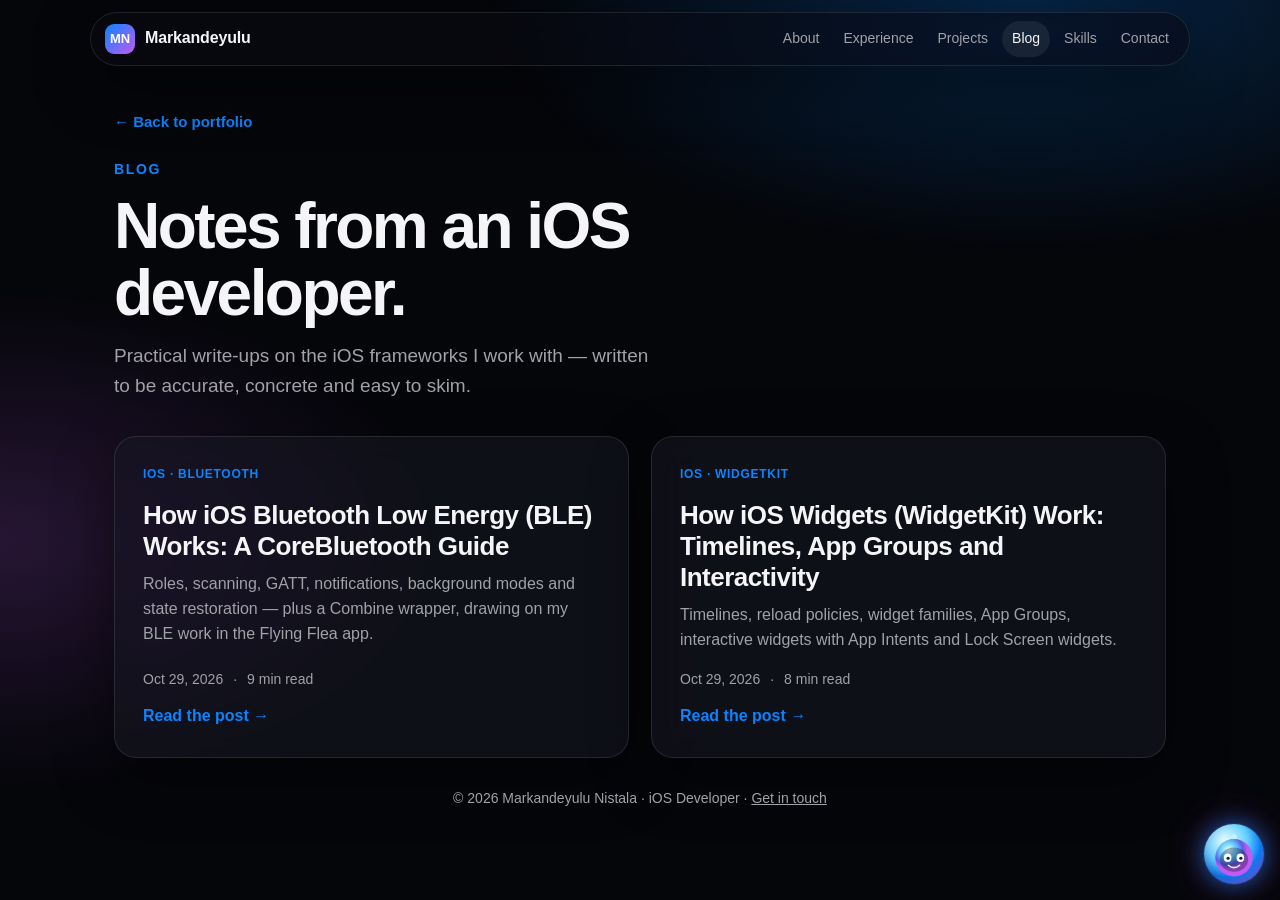
==== commit 41f3c462: "Add animated client-side chatbot: knowledge-base answers from the site, cute orb launcher, responsiv" ====
--- a/blog/index.html
+++ b/blog/index.html
@@ -10,7 +10,7 @@
 <meta name="theme-color" content="#05060a">
 <meta name="color-scheme" content="dark">
 <link rel="canonical" href="https://slsmedu.in/blog/">
-<link rel="icon" href="../favicon.svg?v=20261029b" type="image/svg+xml">
+<link rel="icon" href="../favicon.svg?v=20261110a" type="image/svg+xml">
 <meta property="og:type" content="website">
 <meta property="og:site_name" content="Markandeyulu Nistala">
 <meta property="og:title" content="Blog — iOS development notes | Markandeyulu Nistala">
@@ -52,17 +52,19 @@
   ]
 }
 </script>
-<link rel="stylesheet" href="../style.css?v=20261029b">
-<link rel="stylesheet" href="blog.css?v=20261029b">
-<script src="../protect.js?v=20261029b"></script>
-<script defer src="blog.js?v=20261029b"></script>
+<link rel="stylesheet" href="../style.css?v=20261110a">
+<link rel="stylesheet" href="blog.css?v=20261110a">
+<link rel="stylesheet" href="../chatbot.css?v=20261110a">
+<script src="../protect.js?v=20261110a"></script>
+<script defer src="blog.js?v=20261110a"></script>
+<script defer src="../chatbot.js?v=20261110a"></script>
 </head>
 <body class="blog">
 <div class="progress" aria-hidden="true"><span></span></div>
 <div class="bg-fallback" aria-hidden="true" style="position:fixed;inset:0;z-index:-1"></div>
 <header class="nav" id="nav">
   <a class="brand" href="../" aria-label="Markandeyulu Nistala — home"><span class="brand-mark">MN</span><span class="brand-text">Markandeyulu</span></a>
-  <nav aria-label="Primary">
+  <nav aria-label="Primary" id="primary-nav">
     <ul>
       <li><a href="../#about">About</a></li>
       <li><a href="../#experience">Experience</a></li>
@@ -72,6 +74,7 @@
       <li><a href="../#contact">Contact</a></li>
     </ul>
   </nav>
+  <button class="nav-toggle" type="button" aria-label="Menu" aria-expanded="false" aria-controls="primary-nav"><i></i></button>
 </header>
 <main>
 <div class="blog-wrap">
--- a/style.css
+++ b/style.css
@@ -1,143 +1,143 @@
 :root{
   --font:-apple-system,BlinkMacSystemFont,"SF Pro Display","SF Pro Text","Inter","Segoe UI",Roboto,Helvetica,Arial,sans-serif;
   --blue:#0a84ff; --purple:#bf5af2; --teal:#64d2ff;
-  --radius:22px;
+  --radius:1.375rem;
   --ease:cubic-bezier(.22,.8,.2,1);
 }
 :root{
   --bg:#05060a; --text:#f5f5f7; --muted:#a1a1a8; --card:rgba(22,24,32,.62); --card-solid:#14151c;
   --border:rgba(255,255,255,.10); --chip:rgba(255,255,255,.07); --nav:rgba(10,11,16,.62);
-  --shadow:0 20px 60px rgba(0,0,0,.45); --glow:rgba(10,132,255,.35); color-scheme:dark;
+  --shadow:0 1.25rem 3.75rem rgba(0,0,0,.45); --glow:rgba(10,132,255,.35); color-scheme:dark;
 }
 *{box-sizing:border-box;margin:0;padding:0}
-html{overflow-x:clip;scroll-behavior:smooth;-webkit-text-size-adjust:100%}
+html{font-size:100%;overflow-x:clip;scroll-behavior:smooth;-webkit-text-size-adjust:100%}
 body{font-family:var(--font);background:var(--bg);color:var(--text);line-height:1.55;overflow-x:hidden;-webkit-font-smoothing:antialiased;transition:background-color .5s var(--ease),color .5s var(--ease)}
 a{color:inherit;text-decoration:none}
 ul,ol{list-style:none}
-:focus-visible{outline:2px solid var(--blue);outline-offset:3px;border-radius:8px}
+:focus-visible{outline:2px solid var(--blue);outline-offset:0.1875rem;border-radius:0.5rem}
 
 #bg3d{position:fixed;inset:0;width:100%;height:100%;z-index:0;pointer-events:none;transition:opacity .6s}
 .bg-fallback{position:fixed;inset:0;z-index:-1;pointer-events:none;
   background:radial-gradient(60% 50% at 75% 20%,rgba(10,132,255,.28),transparent 70%),radial-gradient(50% 45% at 15% 80%,rgba(191,90,242,.22),transparent 70%)}
 main,.footer,.nav{position:relative;z-index:2}
-.progress{position:fixed;top:0;left:0;right:0;height:3px;z-index:100;pointer-events:none}
+.progress{position:fixed;top:0;left:0;right:0;height:0.1875rem;z-index:100;pointer-events:none}
 .progress span{display:block;height:100%;width:100%;transform:scaleX(0);transform-origin:left;background:linear-gradient(90deg,var(--blue),var(--purple))}
 
 /* NAV */
-.nav{position:fixed;top:12px;left:50%;transform:translateX(-50%);z-index:50;width:min(1100px,calc(100% - 24px));
-  display:flex;align-items:center;justify-content:space-between;gap:12px;padding:8px 10px 8px 14px;border-radius:999px;
-  background:var(--nav);border:1px solid var(--border);-webkit-backdrop-filter:saturate(180%) blur(20px);backdrop-filter:saturate(180%) blur(20px);box-shadow:var(--shadow)}
-.brand{display:flex;align-items:center;gap:10px;font-weight:600;letter-spacing:-.01em}
-.brand-mark{display:grid;place-items:center;width:30px;height:30px;border-radius:9px;font-size:13px;font-weight:700;color:#fff;background:linear-gradient(135deg,var(--blue),var(--purple))}
-.nav nav ul{display:flex;gap:4px}
-.nav nav a{display:block;padding:7px 10px;border-radius:999px;font-size:14px;color:var(--muted);transition:color .2s,background .2s}
+.nav{position:fixed;top:calc(0.75rem + env(safe-area-inset-top,0px));left:50%;transform:translateX(-50%);z-index:50;width:min(68.75rem,calc(100% - 1.5rem - env(safe-area-inset-left,0px) - env(safe-area-inset-right,0px)));
+  display:flex;align-items:center;justify-content:space-between;gap:0.75rem;padding:0.5rem 0.625rem 0.5rem 0.875rem;border-radius:62.4375rem;
+  background:var(--nav);border:1px solid var(--border);-webkit-backdrop-filter:saturate(180%) blur(1.25rem);backdrop-filter:saturate(180%) blur(1.25rem);box-shadow:var(--shadow)}
+.brand{display:flex;align-items:center;gap:0.625rem;font-weight:600;letter-spacing:-.01em}
+.brand-mark{display:grid;place-items:center;width:1.875rem;height:1.875rem;border-radius:0.5625rem;font-size:0.8125rem;font-weight:700;color:#fff;background:linear-gradient(135deg,var(--blue),var(--purple))}
+.nav nav ul{display:flex;gap:0.25rem}
+.nav nav a{display:block;padding:0.4375rem 0.625rem;border-radius:62.4375rem;font-size:0.875rem;color:var(--muted);transition:color .2s,background .2s}
 .nav nav a:hover,.nav nav a.active{color:var(--text);background:var(--chip)}
 
 /* HERO */
-.hero{min-height:100svh;display:flex;align-items:center;padding:120px max(24px,calc((100% - 1100px)/2)) 80px;position:relative}
-.hero-inner{max-width:620px}
-.eyebrow{display:inline-block;font-size:14px;font-weight:600;letter-spacing:.04em;color:var(--blue);padding:6px 14px;border-radius:999px;background:var(--chip);border:1px solid var(--border);margin-bottom:22px}
-.hero-title{font-size:clamp(54px,4.9vw,68px);line-height:1.02;letter-spacing:-.04em;font-weight:800;margin-bottom:22px}
+.hero{min-height:100svh;display:flex;align-items:center;padding:7.5rem max(1.5rem,calc((100% - 68.75rem)/2)) 5rem;position:relative}
+.hero-inner{max-width:38.75rem}
+.eyebrow{display:inline-block;font-size:0.875rem;font-weight:600;letter-spacing:.04em;color:var(--blue);padding:0.375rem 0.875rem;border-radius:62.4375rem;background:var(--chip);border:1px solid var(--border);margin-bottom:1.375rem}
+.hero-title{font-size:clamp(3.375rem,4.9vw,4.25rem);line-height:1.02;letter-spacing:-.04em;font-weight:800;margin-bottom:1.375rem}
 .hero-title .line{display:block;overflow:hidden;padding-bottom:.08em}
 .hero-title .word{display:inline-block}
 .grad{background:linear-gradient(100deg,var(--blue),var(--purple) 25%,#ff6482 50%,var(--purple) 75%,var(--blue));-webkit-background-clip:text;background-clip:text;color:transparent;background-size:200% 100%;animation:shine 7s linear infinite}
 @keyframes shine{to{background-position:-200% 0}}
-.hero-sub{font-size:clamp(17px,2vw,20px);color:var(--muted);max-width:560px;margin-bottom:30px}
+.hero-sub{font-size:clamp(1.0625rem,2vw,1.25rem);color:var(--muted);max-width:35rem;margin-bottom:1.875rem}
 .hero-sub strong{color:var(--text)}
-.cta{display:flex;flex-wrap:wrap;gap:12px}
+.cta{display:flex;flex-wrap:wrap;gap:0.75rem}
 .cta.center{justify-content:center}
-.btn{display:inline-flex;align-items:center;gap:8px;padding:14px 26px;border-radius:999px;font-weight:600;font-size:16px;border:1px solid transparent;transition:transform .25s var(--ease),box-shadow .25s,background .25s;cursor:pointer;will-change:transform}
-.btn.primary{color:#fff;background:linear-gradient(135deg,var(--blue),#5e5ce6);box-shadow:0 10px 30px var(--glow)}
-.btn.primary:hover{box-shadow:0 14px 40px var(--glow);transform:translateY(-2px)}
-.btn.ghost{background:var(--card);border-color:var(--border);color:var(--text);-webkit-backdrop-filter:blur(14px);backdrop-filter:blur(14px)}
+.btn{display:inline-flex;align-items:center;gap:0.5rem;padding:0.875rem 1.625rem;border-radius:62.4375rem;font-weight:600;font-size:1rem;border:1px solid transparent;transition:transform .25s var(--ease),box-shadow .25s,background .25s;cursor:pointer;will-change:transform}
+.btn.primary{color:#fff;background:linear-gradient(135deg,var(--blue),#5e5ce6);box-shadow:0 0.625rem 1.875rem var(--glow)}
+.btn.primary:hover{box-shadow:0 0.875rem 2.5rem var(--glow);transform:translateY(-2px)}
+.btn.ghost{background:var(--card);border-color:var(--border);color:var(--text);-webkit-backdrop-filter:blur(0.875rem);backdrop-filter:blur(0.875rem)}
 .btn.ghost:hover{transform:translateY(-2px);background:var(--chip)}
-.stats{display:flex;gap:34px;margin-top:40px;flex-wrap:wrap}
+.stats{display:flex;gap:2.125rem;margin-top:2.5rem;flex-wrap:wrap}
 .stats li{display:flex;flex-direction:column}
-.stats b{font-size:34px;letter-spacing:-.03em;line-height:1.1}
-.stats span{font-size:13px;color:var(--muted)}
-.scroll-cue{position:absolute;bottom:26px;left:50%;width:24px;height:38px;border-radius:14px;border:2px solid var(--muted);opacity:.6;transform:translateX(-50%)}
-.scroll-cue span{position:absolute;left:50%;top:7px;width:3px;height:7px;margin-left:-1.5px;border-radius:3px;background:var(--muted);animation:cue 1.8s infinite}
-@keyframes cue{0%{opacity:0;transform:translateY(0)}30%{opacity:1}100%{opacity:0;transform:translateY(14px)}}
+.stats b{font-size:2.125rem;letter-spacing:-.03em;line-height:1.1}
+.stats span{font-size:0.8125rem;color:var(--muted)}
+.scroll-cue{position:absolute;bottom:1.625rem;left:50%;width:1.5rem;height:2.375rem;border-radius:0.875rem;border:2px solid var(--muted);opacity:.6;transform:translateX(-50%)}
+.scroll-cue span{position:absolute;left:50%;top:0.4375rem;width:0.1875rem;height:0.4375rem;margin-left:-1.5px;border-radius:0.1875rem;background:var(--muted);animation:cue 1.8s infinite}
+@keyframes cue{0%{opacity:0;transform:translateY(0)}30%{opacity:1}100%{opacity:0;transform:translateY(0.875rem)}}
 
 /* MARQUEE */
-.marquee{overflow:hidden;border-block:1px solid var(--border);background:var(--card);-webkit-backdrop-filter:blur(14px);backdrop-filter:blur(14px);padding:16px 0;
+.marquee{overflow:hidden;border-block:1px solid var(--border);background:var(--card);-webkit-backdrop-filter:blur(0.875rem);backdrop-filter:blur(0.875rem);padding:1rem 0;
   -webkit-mask-image:linear-gradient(90deg,transparent,#000 8%,#000 92%,transparent);mask-image:linear-gradient(90deg,transparent,#000 8%,#000 92%,transparent)}
-.marquee-track{display:flex;gap:44px;width:max-content;animation:marq 38s linear infinite}
-.marquee span{font-size:19px;font-weight:600;color:var(--muted);white-space:nowrap}
-.marquee span::after{content:"";display:inline-block;width:6px;height:6px;border-radius:50%;margin-left:44px;vertical-align:middle;background:linear-gradient(135deg,var(--blue),var(--purple))}
-@keyframes marq{to{transform:translateX(calc(-50% - 22px))}}
+.marquee-track{display:flex;gap:2.75rem;width:max-content;animation:marq 38s linear infinite}
+.marquee span{font-size:1.1875rem;font-weight:600;color:var(--muted);white-space:nowrap}
+.marquee span::after{content:"";display:inline-block;width:0.375rem;height:0.375rem;border-radius:50%;margin-left:2.75rem;vertical-align:middle;background:linear-gradient(135deg,var(--blue),var(--purple))}
+@keyframes marq{to{transform:translateX(calc(-50% - 1.375rem))}}
 
 /* SECTIONS */
-.section{padding:clamp(70px,11vw,130px) 24px}
-.wrap{max-width:1100px;margin:0 auto}
-.kicker{font-size:14px;font-weight:700;letter-spacing:.12em;text-transform:uppercase;color:var(--blue);margin-bottom:12px}
-h2{font-size:clamp(32px,5vw,56px);line-height:1.08;letter-spacing:-.035em;font-weight:800;margin-bottom:40px}
-h3{font-size:19px;letter-spacing:-.01em;font-weight:700}
-.lead{font-size:clamp(17px,2vw,20px);color:var(--muted)}
-
-.card{position:relative;padding:26px;border-radius:var(--radius);background:var(--card);border:1px solid var(--border);
-  -webkit-backdrop-filter:saturate(160%) blur(18px);backdrop-filter:saturate(160%) blur(18px);box-shadow:var(--shadow);
+.section{padding:clamp(4.375rem,11vw,8.125rem) 1.5rem}
+.wrap{max-width:68.75rem;margin:0 auto}
+.kicker{font-size:0.875rem;font-weight:700;letter-spacing:.12em;text-transform:uppercase;color:var(--blue);margin-bottom:0.75rem}
+h2{font-size:clamp(2rem,5vw,3.5rem);line-height:1.08;letter-spacing:-.035em;font-weight:800;margin-bottom:2.5rem}
+h3{font-size:1.1875rem;letter-spacing:-.01em;font-weight:700}
+.lead{font-size:clamp(1.0625rem,2vw,1.25rem);color:var(--muted)}
+
+.card{position:relative;padding:1.625rem;border-radius:var(--radius);background:var(--card);border:1px solid var(--border);
+  -webkit-backdrop-filter:saturate(160%) blur(1.125rem);backdrop-filter:saturate(160%) blur(1.125rem);box-shadow:var(--shadow);
   transform-style:preserve-3d;transition:transform .45s var(--ease),border-color .3s,box-shadow .3s;will-change:transform}
 .card.tilt::after{content:"";position:absolute;inset:0;border-radius:inherit;pointer-events:none;opacity:0;transition:opacity .3s;
-  background:radial-gradient(420px circle at var(--mx,50%) var(--my,50%),rgba(255,255,255,.14),transparent 45%)}
+  background:radial-gradient(26.25rem circle at var(--mx,50%) var(--my,50%),rgba(255,255,255,.14),transparent 45%)}
 .card.tilt:hover::after{opacity:1}
 .card.tilt:hover{border-color:rgba(10,132,255,.45)}
 .card p{color:var(--muted)}
-.card h3{margin-bottom:6px}
-
-.about-grid{display:grid;grid-template-columns:1fr 1.1fr;gap:40px;align-items:start}
-.about-cards{display:grid;grid-template-columns:1fr 1fr;gap:16px}
-.about-cards .card{padding:20px}
-.about-cards p{font-size:14px}
+.card h3{margin-bottom:0.375rem}
+
+.about-grid{display:grid;grid-template-columns:1fr 1.1fr;gap:2.5rem;align-items:start}
+.about-cards{display:grid;grid-template-columns:1fr 1fr;gap:1rem}
+.about-cards .card{padding:1.25rem}
+.about-cards p{font-size:0.875rem}
 
 /* TIMELINE */
-.timeline{position:relative;padding-left:38px}
-.timeline::before{content:"";position:absolute;left:9px;top:8px;bottom:8px;width:2px;border-radius:2px;background:var(--border)}
-.timeline::after{content:"";position:absolute;left:9px;top:8px;bottom:8px;width:2px;border-radius:2px;background:linear-gradient(var(--blue),var(--purple));transform-origin:top;transform:scaleY(var(--tl,1))}
-.t-item{position:relative;margin-bottom:28px}
+.timeline{position:relative;padding-left:2.375rem}
+.timeline::before{content:"";position:absolute;left:0.5625rem;top:0.5rem;bottom:0.5rem;width:2px;border-radius:2px;background:var(--border)}
+.timeline::after{content:"";position:absolute;left:0.5625rem;top:0.5rem;bottom:0.5rem;width:2px;border-radius:2px;background:linear-gradient(var(--blue),var(--purple));transform-origin:top;transform:scaleY(var(--tl,1))}
+.t-item{position:relative;margin-bottom:1.75rem}
 .t-item:last-child{margin-bottom:0}
-.dot{position:absolute;left:-38px;top:30px;width:20px;height:20px;border-radius:50%;background:var(--bg);border:3px solid var(--blue);box-shadow:0 0 0 6px var(--glow)}
-.t-item header{display:flex;justify-content:space-between;gap:12px;flex-wrap:wrap;margin-bottom:14px}
-.org{font-size:15px}
-.date{font-size:13px;font-weight:600;color:var(--blue);padding:6px 12px;border-radius:999px;background:var(--chip);height:fit-content;white-space:nowrap}
-.bullets{display:grid;gap:9px;margin-bottom:18px}
-.bullets li{position:relative;padding-left:20px;color:var(--muted);font-size:15.5px}
-.bullets li::before{content:"";position:absolute;left:0;top:.62em;width:7px;height:7px;border-radius:50%;background:linear-gradient(135deg,var(--blue),var(--purple))}
-.chips{display:flex;flex-wrap:wrap;gap:8px}
-.chips span{font-size:13px;font-weight:600;padding:6px 12px;border-radius:999px;background:var(--chip);border:1px solid var(--border)}
+.dot{position:absolute;left:-2.375rem;top:1.875rem;width:1.25rem;height:1.25rem;border-radius:50%;background:var(--bg);border:0.1875rem solid var(--blue);box-shadow:0 0 0 0.375rem var(--glow)}
+.t-item header{display:flex;justify-content:space-between;gap:0.75rem;flex-wrap:wrap;margin-bottom:0.875rem}
+.org{font-size:0.9375rem}
+.date{font-size:0.8125rem;font-weight:600;color:var(--blue);padding:0.375rem 0.75rem;border-radius:62.4375rem;background:var(--chip);height:fit-content;white-space:nowrap}
+.bullets{display:grid;gap:0.5625rem;margin-bottom:1.125rem}
+.bullets li{position:relative;padding-left:1.25rem;color:var(--muted);font-size:0.9688rem}
+.bullets li::before{content:"";position:absolute;left:0;top:.62em;width:0.4375rem;height:0.4375rem;border-radius:50%;background:linear-gradient(135deg,var(--blue),var(--purple))}
+.chips{display:flex;flex-wrap:wrap;gap:0.5rem}
+.chips span{font-size:0.8125rem;font-weight:600;padding:0.375rem 0.75rem;border-radius:62.4375rem;background:var(--chip);border:1px solid var(--border)}
 
 /* PROJECTS */
-.proj-grid{display:grid;grid-template-columns:repeat(3,1fr);gap:18px}
-.feature{grid-column:1/-1;padding:34px;background:linear-gradient(135deg,rgba(10,132,255,.20),rgba(191,90,242,.16)),var(--card)}
-.feature h3{font-size:clamp(28px,4vw,40px);letter-spacing:-.03em}
-.feature .sub{font-size:17px;color:var(--text);opacity:.85;margin-bottom:12px}
-.feature>p:not(.sub){max-width:680px;margin-bottom:18px}
-.tag{display:inline-block;font-size:12px;font-weight:700;letter-spacing:.06em;text-transform:uppercase;color:var(--blue);margin-bottom:10px}
-.food-head{grid-column:1/-1;display:flex;align-items:baseline;gap:14px;margin-top:14px}
-.food-head p{color:var(--muted);font-size:15px}
-.app-icon{display:grid;place-items:center;width:52px;height:52px;border-radius:14px;margin-bottom:16px;font-size:24px;font-weight:800;color:#fff;background:linear-gradient(135deg,var(--blue),var(--purple));box-shadow:0 8px 20px var(--glow)}
+.proj-grid{display:grid;grid-template-columns:repeat(3,1fr);gap:1.125rem}
+.feature{grid-column:1/-1;padding:2.125rem;background:linear-gradient(135deg,rgba(10,132,255,.20),rgba(191,90,242,.16)),var(--card)}
+.feature h3{font-size:clamp(1.75rem,4vw,2.5rem);letter-spacing:-.03em}
+.feature .sub{font-size:1.0625rem;color:var(--text);opacity:.85;margin-bottom:0.75rem}
+.feature>p:not(.sub){max-width:42.5rem;margin-bottom:1.125rem}
+.tag{display:inline-block;font-size:0.75rem;font-weight:700;letter-spacing:.06em;text-transform:uppercase;color:var(--blue);margin-bottom:0.625rem}
+.food-head{grid-column:1/-1;display:flex;align-items:baseline;gap:0.875rem;margin-top:0.875rem}
+.food-head p{color:var(--muted);font-size:0.9375rem}
+.app-icon{display:grid;place-items:center;width:3.25rem;height:3.25rem;border-radius:0.875rem;margin-bottom:1rem;font-size:1.5rem;font-weight:800;color:#fff;background:linear-gradient(135deg,var(--blue),var(--purple));box-shadow:0 0.5rem 1.25rem var(--glow)}
 .app:nth-of-type(3) .app-icon{background:linear-gradient(135deg,#ff9f0a,#ff375f)}
 .app:nth-of-type(4) .app-icon{background:linear-gradient(135deg,#30d158,#0a84ff)}
-.link{display:inline-block;margin-top:14px;font-weight:600;color:var(--blue)}
+.link{display:inline-block;margin-top:0.875rem;font-weight:600;color:var(--blue)}
 .link:hover{text-decoration:underline}
 
 /* SKILLS */
-.skills-grid{display:grid;grid-template-columns:repeat(3,1fr);gap:16px}
-.skills-grid .card{padding:22px}
-.skills-grid h3{font-size:15px;color:var(--muted);font-weight:600;text-transform:uppercase;letter-spacing:.07em;margin-bottom:14px}
+.skills-grid{display:grid;grid-template-columns:repeat(3,1fr);gap:1rem}
+.skills-grid .card{padding:1.375rem}
+.skills-grid h3{font-size:0.9375rem;color:var(--muted);font-weight:600;text-transform:uppercase;letter-spacing:.07em;margin-bottom:0.875rem}
 
 /* EDUCATION */
-.edu-grid{display:grid;grid-template-columns:repeat(3,1fr);gap:16px}
-.year{display:inline-block;font-size:40px;font-weight:800;letter-spacing:-.04em;line-height:1;margin-bottom:12px;background:linear-gradient(135deg,var(--blue),var(--purple));-webkit-background-clip:text;background-clip:text;color:transparent}
-.edu-grid p{font-size:15px;margin-bottom:12px}
-.langs{margin-top:26px;color:var(--muted)}
+.edu-grid{display:grid;grid-template-columns:repeat(3,1fr);gap:1rem}
+.year{display:inline-block;font-size:2.5rem;font-weight:800;letter-spacing:-.04em;line-height:1;margin-bottom:0.75rem;background:linear-gradient(135deg,var(--blue),var(--purple));-webkit-background-clip:text;background-clip:text;color:transparent}
+.edu-grid p{font-size:0.9375rem;margin-bottom:0.75rem}
+.langs{margin-top:1.625rem;color:var(--muted)}
 
 /* CONTACT */
-.contact-card{text-align:center;padding:clamp(34px,6vw,70px) 24px;background:linear-gradient(135deg,rgba(10,132,255,.22),rgba(191,90,242,.18)),var(--card)}
-.contact-card h2{margin-bottom:16px}
-.contact-card .lead{max-width:520px;margin:0 auto 28px}
+.contact-card{text-align:center;padding:clamp(2.125rem,6vw,4.375rem) 1.5rem;background:linear-gradient(135deg,rgba(10,132,255,.22),rgba(191,90,242,.18)),var(--card)}
+.contact-card h2{margin-bottom:1rem}
+.contact-card .lead{max-width:32.5rem;margin:0 auto 1.75rem}
 .btn.primary{word-break:break-all;text-align:center}
-.footer{padding:30px 24px 50px;text-align:center;color:var(--muted);font-size:14px}
+.footer{padding:1.875rem 1.5rem 3.125rem;text-align:center;color:var(--muted);font-size:0.875rem}
 
 /* reveal initial state (only when JS animation active) */
 html.anim [data-reveal]{opacity:0}
@@ -145,26 +145,25 @@
 
 /* responsive */
 @media (max-width:900px){
-  .nav nav{display:none}
   .about-grid{grid-template-columns:1fr}
   .proj-grid,.skills-grid,.edu-grid{grid-template-columns:1fr 1fr}
-  .food-head{margin-top:6px}
+  .food-head{margin-top:0.375rem}
 }
 @media (max-width:640px){
-  .hero{align-items:flex-end;padding:100px 20px 70px}
-  .hero-title{font-size:clamp(42px,13vw,64px)}
-  .section{padding:64px 18px}
+  .hero{align-items:flex-end;padding:6.25rem 1.25rem 4.375rem}
+  .hero-title{font-size:clamp(2.625rem,13vw,4rem)}
+  .section{padding:4rem 1.125rem}
   .about-cards,.proj-grid,.skills-grid,.edu-grid{grid-template-columns:1fr}
-  .timeline{padding-left:30px}
-  .dot{left:-30px;width:18px;height:18px;top:28px}
-  .timeline::before,.timeline::after{left:8px}
-  .card{padding:20px}
-  .stats{gap:24px;margin-top:28px}
-  .stats b{font-size:28px}
+  .timeline{padding-left:1.875rem}
+  .dot{left:-1.875rem;width:1.125rem;height:1.125rem;top:1.75rem}
+  .timeline::before,.timeline::after{left:0.5rem}
+  .card{padding:1.25rem}
+  .stats{gap:1.5rem;margin-top:1.75rem}
+  .stats b{font-size:1.75rem}
   .scroll-cue{display:none}
-  .btn{padding:13px 22px;font-size:15px}
+  .btn{padding:0.8125rem 1.375rem;font-size:0.9375rem}
   .brand-text{display:inline}
-  h2{margin-bottom:28px}
+  h2{margin-bottom:1.75rem}
 }
 @media (prefers-reduced-motion:reduce){
   html{scroll-behavior:auto}
@@ -174,92 +173,92 @@
 }
 
 /* PORTRAIT — only the photo spins (Y axis); static glow */
-.portrait{flex:none;width:clamp(260px,24vw,340px);position:relative;z-index:3}
-.portrait-stage{position:relative;perspective:1000px;aspect-ratio:1}
-.portrait-glow{position:absolute;inset:-4%;border-radius:50%;background:linear-gradient(135deg,var(--blue),var(--purple),#ff6482);filter:blur(38px);opacity:.5}
+.portrait{flex:none;width:clamp(16.25rem,24vw,21.25rem);position:relative;z-index:3}
+.portrait-stage{position:relative;perspective:62.5rem;aspect-ratio:1}
+.portrait-glow{position:absolute;inset:-4%;border-radius:50%;background:linear-gradient(135deg,var(--blue),var(--purple),#ff6482);filter:blur(2.375rem);opacity:.5}
 .portrait-spin{position:absolute;inset:0;transform-style:preserve-3d;animation:pspin 9s linear infinite}
 @keyframes pspin{to{transform:rotateY(360deg)}}
-.face{position:absolute;inset:0;border-radius:50%;padding:5px;backface-visibility:hidden;-webkit-backface-visibility:hidden;
+.face{position:absolute;inset:0;border-radius:50%;padding:0.3125rem;backface-visibility:hidden;-webkit-backface-visibility:hidden;
   background:conic-gradient(from 210deg,var(--blue),var(--purple),#ff6482,var(--blue));box-shadow:var(--shadow)}
-.face.front{transform:translateZ(4px)}
-.face.back{transform:rotateY(180deg) translateZ(4px)}
+.face.front{transform:translateZ(0.25rem)}
+.face.back{transform:rotateY(180deg) translateZ(0.25rem)}
 .face img{display:block;width:100%;height:100%;border-radius:50%;object-fit:cover}
-.hero{gap:clamp(32px,4.5vw,72px)}
-.hero-inner{max-width:540px}
+.hero{gap:clamp(2rem,4.5vw,4.5rem)}
+.hero-inner{max-width:33.75rem}
 @media (max-width:1180px){
-  .hero{flex-direction:column;align-items:flex-start;justify-content:flex-start;gap:0;padding-top:96px}
-  .portrait{width:min(190px,48vw);margin:0 0 40px}
-  .hero-inner{max-width:620px}
-}
-@media (max-width:640px){.hero{padding-top:92px}}
+  .hero{flex-direction:column;align-items:flex-start;justify-content:flex-start;gap:0;padding-top:6rem}
+  .portrait{width:min(11.875rem,48vw);margin:0 0 2.5rem}
+  .hero-inner{max-width:38.75rem}
+}
+@media (max-width:640px){.hero{padding-top:5.75rem}}
 @media (prefers-reduced-motion:reduce){.portrait-spin{animation:none}}
 
 /* BLOG (home section) */
-.blog-grid{display:grid;grid-template-columns:repeat(2,1fr);gap:22px}
-.post-card{display:flex;flex-direction:column;padding:28px}
-.post-card h3{font-size:clamp(21px,2.4vw,26px);line-height:1.2;letter-spacing:-.02em;margin:6px 0 10px}
+.blog-grid{display:grid;grid-template-columns:repeat(2,1fr);gap:1.375rem}
+.post-card{display:flex;flex-direction:column;padding:1.75rem}
+.post-card h3{font-size:clamp(1.3125rem,2.4vw,1.625rem);line-height:1.2;letter-spacing:-.02em;margin:0.375rem 0 0.625rem}
 .post-card p{flex:1}
-.post-card .meta{display:flex;gap:10px;align-items:center;margin:16px 0 14px;font-size:14px;color:var(--muted)}
+.post-card .meta{display:flex;gap:0.625rem;align-items:center;margin:1rem 0 0.875rem;font-size:0.875rem;color:var(--muted)}
 .post-card .link{margin-top:0;align-self:flex-start}
 .post-card .link::after{content:"";position:absolute;inset:0;border-radius:inherit}
-.all-posts{margin-top:26px}
+.all-posts{margin-top:1.625rem}
 @media (max-width:700px){.blog-grid{grid-template-columns:1fr}}
 
 /* TECH STACK */
-.tech-top{display:grid;grid-template-columns:1fr 1fr;gap:clamp(24px,5vw,60px);align-items:center}
-.lead{color:var(--muted);font-size:clamp(16px,1.8vw,19px);max-width:540px;margin:14px 0 22px}
-.tech-tags{display:grid;gap:10px;max-width:540px}
-.tech-tags li{font-size:14px;color:var(--muted);padding:10px 14px;border-radius:14px;background:var(--card);border:1px solid var(--border)}
-.tech-tags b{display:inline-block;min-width:158px;color:var(--text);font-weight:700}
-.sphere-box{position:relative;aspect-ratio:1/1;width:100%;max-width:520px;justify-self:center;border-radius:50%;
+.tech-top{display:grid;grid-template-columns:1fr 1fr;gap:clamp(1.5rem,5vw,3.75rem);align-items:center}
+.lead{color:var(--muted);font-size:clamp(1rem,1.8vw,1.1875rem);max-width:33.75rem;margin:0.875rem 0 1.375rem}
+.tech-tags{display:grid;gap:0.625rem;max-width:33.75rem}
+.tech-tags li{font-size:0.875rem;color:var(--muted);padding:0.625rem 0.875rem;border-radius:0.875rem;background:var(--card);border:1px solid var(--border)}
+.tech-tags b{display:inline-block;min-width:9.875rem;color:var(--text);font-weight:700}
+.sphere-box{position:relative;aspect-ratio:1/1;width:100%;max-width:32.5rem;justify-self:center;border-radius:50%;
   background:radial-gradient(closest-side,rgba(10,132,255,.20),rgba(191,90,242,.10) 55%,transparent 72%)}
 .sphere-box canvas{position:absolute;inset:0;width:100%;height:100%;cursor:grab;touch-action:pan-y}
 .sphere-box canvas:active{cursor:grabbing}
-.logo-rows{margin:clamp(30px,6vw,64px) auto 0;max-width:1400px;display:grid;gap:16px;
+.logo-rows{margin:clamp(1.875rem,6vw,4rem) auto 0;max-width:87.5rem;display:grid;gap:1rem;
   -webkit-mask-image:linear-gradient(90deg,transparent,#000 8%,#000 92%,transparent);mask-image:linear-gradient(90deg,transparent,#000 8%,#000 92%,transparent)}
-.logo-marquee{overflow:hidden;padding:12px 0;perspective:900px}
+.logo-marquee{overflow:hidden;padding:0.75rem 0;perspective:56.25rem}
 .logo-track{display:flex;width:max-content}
 .logo-marquee.run .logo-track{animation:logoL 46s linear infinite}
 .logo-marquee.run.dir-r .logo-track{animation-name:logoR;animation-duration:54s}
 .logo-marquee.run:hover .logo-track,.logo-marquee.run:focus-within .logo-track{animation-play-state:paused}
 @keyframes logoL{to{transform:translateX(-50%)}}
 @keyframes logoR{from{transform:translateX(-50%)}to{transform:translateX(0)}}
-.logo-pill{display:flex;align-items:center;gap:12px;margin-right:16px;padding:14px 22px 14px 16px;border-radius:18px;white-space:nowrap;
-  background:var(--card);border:1px solid var(--border);-webkit-backdrop-filter:blur(14px);backdrop-filter:blur(14px);
+.logo-pill{display:flex;align-items:center;gap:0.75rem;margin-right:1rem;padding:0.875rem 1.375rem 0.875rem 1rem;border-radius:1.125rem;white-space:nowrap;
+  background:var(--card);border:1px solid var(--border);-webkit-backdrop-filter:blur(0.875rem);backdrop-filter:blur(0.875rem);
   transform:rotateX(var(--rx,0deg)) rotateY(var(--ry,0deg));transition:transform .25s var(--ease),box-shadow .3s,border-color .3s;will-change:transform}
-.logo-ico{width:30px;height:30px;flex:none;background:var(--c);-webkit-mask:var(--ico) center/contain no-repeat;mask:var(--ico) center/contain no-repeat;transition:filter .3s}
-.logo-name{font-weight:600;font-size:16px}
-.logo-pill:hover{transform:translateY(-6px) scale(1.07) rotateX(var(--rx,0deg)) rotateY(var(--ry,0deg));border-color:var(--c);
-  box-shadow:0 0 0 1px var(--c),0 12px 34px -6px var(--c);box-shadow:0 0 0 1px color-mix(in srgb,var(--c) 60%,transparent),0 14px 38px -8px color-mix(in srgb,var(--c) 70%,transparent)}
-.logo-pill:hover .logo-ico{filter:drop-shadow(0 0 8px var(--c))}
+.logo-ico{width:1.875rem;height:1.875rem;flex:none;background:var(--c);-webkit-mask:var(--ico) center/contain no-repeat;mask:var(--ico) center/contain no-repeat;transition:filter .3s}
+.logo-name{font-weight:600;font-size:1rem}
+.logo-pill:hover{transform:translateY(-0.375rem) scale(1.07) rotateX(var(--rx,0deg)) rotateY(var(--ry,0deg));border-color:var(--c);
+  box-shadow:0 0 0 1px var(--c),0 0.75rem 2.125rem -0.375rem var(--c);box-shadow:0 0 0 1px color-mix(in srgb,var(--c) 60%,transparent),0 0.875rem 2.375rem -0.5rem color-mix(in srgb,var(--c) 70%,transparent)}
+.logo-pill:hover .logo-ico{filter:drop-shadow(0 0 0.5rem var(--c))}
 
 /* AI & INNOVATION */
-.ai-grid{display:grid;grid-template-columns:1.05fr 1fr;gap:clamp(24px,5vw,60px);align-items:center}
-.ai-visual{position:relative;aspect-ratio:1/1;width:100%;max-width:560px;border-radius:30px;overflow:hidden;border:1px solid var(--border);
+.ai-grid{display:grid;grid-template-columns:1.05fr 1fr;gap:clamp(1.5rem,5vw,3.75rem);align-items:center}
+.ai-visual{position:relative;aspect-ratio:1/1;width:100%;max-width:35rem;border-radius:1.875rem;overflow:hidden;border:1px solid var(--border);
   background:radial-gradient(70% 60% at 50% 45%,#161b3d 0%,#0a0c1c 60%,#05060d 100%);box-shadow:var(--shadow)}
 .ai-visual canvas{position:absolute;inset:0;width:100%;height:100%;touch-action:pan-y}
-.ai-badge{position:absolute;left:16px;top:16px;font-size:12px;font-weight:700;letter-spacing:.06em;text-transform:uppercase;color:#bcd7ff;padding:6px 12px;border-radius:999px;background:rgba(255,255,255,.08);border:1px solid rgba(255,255,255,.14)}
-.ai-badge::before{content:"";display:inline-block;width:7px;height:7px;border-radius:50%;margin-right:8px;background:#30d158;box-shadow:0 0 8px #30d158;animation:blink 1.6s infinite}
+.ai-badge{position:absolute;left:1rem;top:1rem;font-size:0.75rem;font-weight:700;letter-spacing:.06em;text-transform:uppercase;color:#bcd7ff;padding:0.375rem 0.75rem;border-radius:62.4375rem;background:rgba(255,255,255,.08);border:1px solid rgba(255,255,255,.14)}
+.ai-badge::before{content:"";display:inline-block;width:0.4375rem;height:0.4375rem;border-radius:50%;margin-right:0.5rem;background:#30d158;box-shadow:0 0 0.5rem #30d158;animation:blink 1.6s infinite}
 @keyframes blink{50%{opacity:.3}}
-.ai-cards{display:grid;gap:14px}
-.ai-cards .card{padding:20px 22px}
-.ai-cards h3{font-size:18px}
-.ai-cards p{font-size:15px}
+.ai-cards{display:grid;gap:0.875rem}
+.ai-cards .card{padding:1.25rem 1.375rem}
+.ai-cards h3{font-size:1.125rem}
+.ai-cards p{font-size:0.9375rem}
 @media (max-width:900px){
   .tech-top,.ai-grid{grid-template-columns:1fr}
-  .sphere-box{max-width:420px}
-  .ai-visual{max-width:460px;justify-self:center}
+  .sphere-box{max-width:26.25rem}
+  .ai-visual{max-width:28.75rem;justify-self:center}
 }
 @media (max-width:640px){
   .tech-tags b{display:block;min-width:0}
-  .logo-pill{padding:11px 16px 11px 12px;gap:10px;margin-right:12px}
-  .logo-ico{width:24px;height:24px}.logo-name{font-size:14px}
+  .logo-pill{padding:0.6875rem 1rem 0.6875rem 0.75rem;gap:0.625rem;margin-right:0.75rem}
+  .logo-ico{width:1.5rem;height:1.5rem}.logo-name{font-size:0.875rem}
 }
 @media (prefers-reduced-motion:reduce){
   .logo-marquee{overflow:visible}
-  .logo-track{width:auto;flex-wrap:wrap;justify-content:center;gap:12px}
+  .logo-track{width:auto;flex-wrap:wrap;justify-content:center;gap:0.75rem}
   .logo-pill{margin:0}
-  .logo-rows{-webkit-mask-image:none;mask-image:none;padding:0 18px}
+  .logo-rows{-webkit-mask-image:none;mask-image:none;padding:0 1.125rem}
   .ai-badge::before{animation:none}
 }
 
@@ -271,21 +270,93 @@
 @media print{body{display:none!important}}
 
 /* HERO 3D PARTICLE HEAD */
-.hero{padding-left:max(40px,calc((100% - 1500px)/2));padding-right:max(40px,calc((100% - 1500px)/2));gap:clamp(24px,3vw,56px)}
-.portrait{width:clamp(220px,17.5vw,280px)}
-.hero-inner{flex:0 1 480px;max-width:480px;position:relative;z-index:2}
-.hero-3d{position:relative;flex:1 1 0;min-width:0;align-self:stretch;margin-right:-40px;min-height:520px;z-index:1}
+.hero{padding-left:max(2.5rem,calc((100% - 93.75rem)/2));padding-right:max(2.5rem,calc((100% - 93.75rem)/2));gap:clamp(1.5rem,3vw,3.5rem)}
+.portrait{width:clamp(13.75rem,17.5vw,17.5rem)}
+.hero-inner{flex:0 1 30rem;max-width:30rem;position:relative;z-index:2}
+.hero-3d{position:relative;flex:1 1 0;min-width:0;align-self:stretch;margin-right:-2.5rem;min-height:32.5rem;z-index:1}
 .hero-3d canvas{position:absolute;inset:0;width:100%;height:100%;cursor:grab;touch-action:pan-y;opacity:0;transition:opacity .8s}
 .hero-3d.ready canvas{opacity:1}
 .hero-3d:active canvas{cursor:grabbing}
 @media (max-width:1180px){
-  .hero{padding-left:24px;padding-right:24px}
-  .hero-3d{flex:none;position:absolute;top:100px;right:-8vw;width:min(54vw,520px);aspect-ratio:1;margin:0;min-height:0;align-self:auto;z-index:0}
-  .hero-inner{flex:none;max-width:520px}
+  .hero{padding-left:1.5rem;padding-right:1.5rem}
+  .hero-3d{flex:none;position:absolute;top:6.25rem;right:-8vw;width:min(54vw,32.5rem);aspect-ratio:1;margin:0;min-height:0;align-self:auto;z-index:0}
+  .hero-inner{flex:none;max-width:32.5rem}
   .portrait{z-index:3}
 }
 @media (max-width:900px){
-  .hero-3d{position:relative;top:auto;right:auto;width:min(112vw,560px);max-width:none;margin:6px auto -40px;align-self:center;transform:translateX(0)}
-  .hero-inner{max-width:620px}
-}
-@media (max-width:640px){.hero{padding-left:20px;padding-right:20px}.hero-3d{width:112vw;margin:0 -6vw -30px}}
+  .hero-3d{position:relative;top:auto;right:auto;width:min(112vw,35rem);max-width:none;margin:0.375rem auto -2.5rem;align-self:center;transform:translateX(0)}
+  .hero-inner{max-width:38.75rem}
+}
+@media (max-width:640px){.hero{padding-left:1.25rem;padding-right:1.25rem}.hero-3d{width:112vw;margin:0 -6vw -1.875rem}}
+
+
+/* ===== RESPONSIVE LAYER ===== */
+/* whole layout is rem-based; large screens scale it up smoothly instead of leaving a small island in the middle */
+@media (min-width:1700px){html{font-size:115%}}
+@media (min-width:1920px){html{font-size:125%}}
+@media (min-width:2300px){html{font-size:150%}}
+@media (min-width:2800px){html{font-size:180%}}
+@media (min-width:3400px){html{font-size:220%}}
+
+/* safe-area insets (notches / rounded corners / landscape phones) */
+.section{padding-left:max(1.5rem,env(safe-area-inset-left,0px));padding-right:max(1.5rem,env(safe-area-inset-right,0px))}
+.footer{padding-left:max(1.5rem,env(safe-area-inset-left,0px));padding-right:max(1.5rem,env(safe-area-inset-right,0px));padding-bottom:calc(3.125rem + env(safe-area-inset-bottom,0px))}
+.hero{--hp:2.5rem;padding-left:max(var(--hp),calc((100% - 93.75rem)/2),env(safe-area-inset-left,0px));padding-right:max(var(--hp),calc((100% - 93.75rem)/2),env(safe-area-inset-right,0px));overflow-x:clip}
+@media (max-width:1180px){.hero{--hp:1.5rem}}
+@media (max-width:640px){.hero{--hp:1.25rem}}
+.progress{top:env(safe-area-inset-top,0px)}
+.blog-wrap{padding-left:max(1.125rem,env(safe-area-inset-left,0px));padding-right:max(1.125rem,env(safe-area-inset-right,0px))}
+
+/* hamburger */
+.nav-toggle{display:none;flex:none;place-items:center;width:2.5rem;height:2.5rem;padding:0;border-radius:50%;border:1px solid var(--border);background:var(--chip);color:var(--text);cursor:pointer;-webkit-tap-highlight-color:transparent}
+.nav-toggle i,.nav-toggle i::before,.nav-toggle i::after{display:block;width:1.125rem;height:2px;border-radius:2px;background:currentColor;transition:transform .3s var(--ease),opacity .2s}
+.nav-toggle i{position:relative}
+.nav-toggle i::before,.nav-toggle i::after{content:"";position:absolute;left:0}
+.nav-toggle i::before{top:-0.3125rem}.nav-toggle i::after{top:0.3125rem}
+.nav.open .nav-toggle i{background:transparent}
+.nav.open .nav-toggle i::before{transform:translateY(0.3125rem) rotate(45deg)}
+.nav.open .nav-toggle i::after{transform:translateY(-0.3125rem) rotate(-45deg)}
+@media (max-width:900px){
+  .nav{padding-right:0.5rem}
+  .nav-toggle{display:grid}
+  .nav nav{position:absolute;top:calc(100% + 0.5rem);left:0;right:0;max-height:calc(100vh - 5.5rem - env(safe-area-inset-top,0px) - env(safe-area-inset-bottom,0px));max-height:calc(100dvh - 5.5rem - env(safe-area-inset-top,0px) - env(safe-area-inset-bottom,0px));overflow-y:auto;overscroll-behavior:contain;
+    padding:0.5rem;border-radius:1.5rem;background:rgba(12,13,20,.96);border:1px solid var(--border);box-shadow:var(--shadow);
+    opacity:0;visibility:hidden;transform:translateY(-0.5rem);transition:opacity .25s,transform .25s var(--ease),visibility 0s .25s}
+  .nav.open nav{opacity:1;visibility:visible;transform:none;transition:opacity .25s,transform .25s var(--ease),visibility 0s}
+  .nav nav ul{flex-direction:column;gap:2px}
+  .nav nav a{padding:0.8125rem 1rem;font-size:1rem;border-radius:0.875rem}
+}
+@media (max-width:900px) and (max-height:520px){.nav nav ul{display:grid;grid-template-columns:1fr 1fr}}
+
+/* tablet / small laptop: head sits at the right, fully inside the viewport */
+@media (min-width:901px) and (max-width:1180px){
+  .hero-3d{right:0;top:6.25rem;width:min(46vw,31.25rem)}
+  .hero-inner{max-width:min(32.5rem,calc(54vw - 1.5rem))}
+}
+/* landscape phones / short wide screens: text left, head right (no 1000px of scrolling to reach it) */
+@media (max-width:900px) and (orientation:landscape) and (max-height:560px){
+  .hero{padding-top:5rem;padding-bottom:3.5rem}
+  .portrait{width:min(7.5rem,24vh);margin-bottom:1rem}
+  .hero-3d{position:absolute;top:4rem;right:0;left:auto;width:min(42vw,25rem);margin:0;transform:none;aspect-ratio:1}
+  .hero-inner{max-width:calc(58vw - 1.5rem)}
+  .hero-title{font-size:clamp(2rem,6.5vw,3.25rem)}
+  .hero-sub{font-size:1rem;margin-bottom:1.125rem}
+  .section{padding-top:3.5rem;padding-bottom:3.5rem}
+}
+/* phones: 3D head fills the width without pushing the page sideways */
+@media (max-width:640px){
+  .hero-3d{width:calc(100% + 24vw);margin:0 -12vw -1.5rem}
+  .hero-title{font-size:clamp(2.125rem,12.4vw,4rem)}
+}
+@media (max-width:360px){
+  .btn{padding:0.75rem 1.125rem;font-size:0.9375rem}
+  .cta{gap:0.625rem}
+  .stats{gap:1.25rem}
+  .nav .brand-text{font-size:0.9375rem}
+}
+@media (max-width:900px){.btn.primary{word-break:normal;overflow-wrap:anywhere}}
+/* very tall / very wide: keep the 3D head from stretching */
+.hero-3d{max-height:62.5rem}
+/* touch: vertical swipes always scroll the page, horizontal drags rotate */
+.hero-3d canvas,.sphere-box canvas,.ai-visual canvas{touch-action:pan-y}
+img,video{max-width:100%;height:auto}
--- a/blog/blog.css
+++ b/blog/blog.css
@@ -1,98 +1,97 @@
 /* Blog styles — extends ../style.css */
 body.blog{min-height:100vh}
-.blog main{padding-top:110px}
+.blog main{padding-top:6.875rem}
 .blog .bg-fallback{background:radial-gradient(60% 40% at 80% 0%,rgba(10,132,255,.25),transparent 70%),radial-gradient(50% 40% at 0% 60%,rgba(191,90,242,.18),transparent 70%)}
-.blog-wrap{max-width:1100px;margin:0 auto;padding:0 24px}
-.back{display:inline-flex;align-items:center;gap:8px;font-size:15px;font-weight:600;color:var(--blue);margin-bottom:26px}
+.blog-wrap{max-width:68.75rem;margin:0 auto;padding:0 1.5rem}
+.back{display:inline-flex;align-items:center;gap:0.5rem;font-size:0.9375rem;font-weight:600;color:var(--blue);margin-bottom:1.625rem}
 .back:hover{text-decoration:underline}
-.post-head{max-width:820px;margin-bottom:34px;animation:rise .8s var(--ease) both}
-@keyframes rise{from{opacity:0;transform:translateY(18px)}to{opacity:1;transform:none}}
-.post-head h1{font-size:clamp(32px,5.2vw,54px);line-height:1.08;letter-spacing:-.035em;font-weight:800;margin:10px 0 16px}
-.post-head .dek{font-size:clamp(17px,2vw,20px);color:var(--muted);max-width:720px}
-.meta{display:flex;flex-wrap:wrap;gap:10px 18px;align-items:center;margin-top:20px;font-size:14px;color:var(--muted)}
-.meta span{display:inline-flex;align-items:center;gap:6px}
-.meta .chips span{font-size:12px}
-.post-grid{display:grid;grid-template-columns:minmax(0,1fr) 250px;gap:48px;align-items:start}
-.prose{min-width:0;max-width:760px;font-size:17.5px;line-height:1.75}
+.post-head{max-width:51.25rem;margin-bottom:2.125rem;animation:rise .8s var(--ease) both}
+@keyframes rise{from{opacity:0;transform:translateY(1.125rem)}to{opacity:1;transform:none}}
+.post-head h1{font-size:clamp(2rem,5.2vw,3.375rem);line-height:1.08;letter-spacing:-.035em;font-weight:800;margin:0.625rem 0 1rem}
+.post-head .dek{font-size:clamp(1.0625rem,2vw,1.25rem);color:var(--muted);max-width:45rem}
+.meta{display:flex;flex-wrap:wrap;gap:0.625rem 1.125rem;align-items:center;margin-top:1.25rem;font-size:0.875rem;color:var(--muted)}
+.meta span{display:inline-flex;align-items:center;gap:0.375rem}
+.meta .chips span{font-size:0.75rem}
+.post-grid{display:grid;grid-template-columns:minmax(0,1fr) 15.625rem;gap:3rem;align-items:start}
+.prose{min-width:0;max-width:47.5rem;font-size:1.0938rem;line-height:1.75}
 .prose>*+*{margin-top:1.1em}
-.prose h2{font-size:clamp(25px,3.2vw,34px);line-height:1.15;letter-spacing:-.03em;font-weight:800;margin:2.1em 0 .6em;scroll-margin-top:100px}
-.prose h3{font-size:20px;margin:1.6em 0 .3em;scroll-margin-top:100px}
+.prose h2{font-size:clamp(1.5625rem,3.2vw,2.125rem);line-height:1.15;letter-spacing:-.03em;font-weight:800;margin:2.1em 0 .6em;scroll-margin-top:6.25rem}
+.prose h3{font-size:1.25rem;margin:1.6em 0 .3em;scroll-margin-top:6.25rem}
 .prose p,.prose li{color:var(--text);opacity:.88}
-.prose a{color:var(--blue);text-decoration:underline;text-underline-offset:3px}
+.prose a{color:var(--blue);text-decoration:underline;text-underline-offset:0.1875rem}
 .prose ul,.prose ol{padding-left:1.3em}
 .prose ul{list-style:disc}.prose ol{list-style:decimal}
 .prose li{margin:.35em 0}
 .prose li::marker{color:var(--blue)}
-.prose code{font-family:ui-monospace,SFMono-Regular,"SF Mono",Menlo,Consolas,monospace;font-size:.86em;padding:.12em .42em;border-radius:7px;background:var(--chip);border:1px solid var(--border);overflow-wrap:anywhere}
+.prose code{font-family:ui-monospace,SFMono-Regular,"SF Mono",Menlo,Consolas,monospace;font-size:.86em;padding:.12em .42em;border-radius:0.4375rem;background:var(--chip);border:1px solid var(--border);overflow-wrap:anywhere}
 .prose pre code{padding:0;border:0;background:none;font-size:inherit;overflow-wrap:normal}
-.note{padding:16px 18px;border-radius:16px;border:1px solid var(--border);border-left:4px solid var(--blue);background:var(--card);font-size:16px}
+.note{padding:1rem 1.125rem;border-radius:1rem;border:1px solid var(--border);border-left:0.25rem solid var(--blue);background:var(--card);font-size:1rem}
 .note strong:first-child{color:var(--blue)}
 .note.warn{border-left-color:#ff9f0a}.note.warn strong:first-child{color:#ff9f0a}
 /* TOC */
-.toc{position:sticky;top:96px;padding:18px 18px 14px;font-size:14px}
-.toc h4{font-size:12px;letter-spacing:.12em;text-transform:uppercase;color:var(--muted);margin-bottom:10px}
+.toc{position:sticky;top:6rem;padding:1.125rem 1.125rem 0.875rem;font-size:0.875rem}
+.toc h4{font-size:0.75rem;letter-spacing:.12em;text-transform:uppercase;color:var(--muted);margin-bottom:0.625rem}
 .toc ol{display:grid;gap:2px}
-.toc a{display:block;padding:6px 10px;border-radius:10px;color:var(--muted);line-height:1.35;transition:background .2s,color .2s}
+.toc a{display:block;padding:0.375rem 0.625rem;border-radius:0.625rem;color:var(--muted);line-height:1.35;transition:background .2s,color .2s}
 .toc a:hover{background:var(--chip);color:var(--text)}
-.toc a.active{background:var(--chip);color:var(--text);box-shadow:inset 3px 0 0 var(--blue)}
+.toc a.active{background:var(--chip);color:var(--text);box-shadow:inset 0.1875rem 0 0 var(--blue)}
 .toc-inline{display:none}
 /* code */
-.codeblock{position:relative;border-radius:16px;overflow:hidden;background:#0d1117;border:1px solid rgba(255,255,255,.08);box-shadow:var(--shadow)}
-.codeblock .bar{display:flex;justify-content:space-between;align-items:center;padding:8px 12px 8px 16px;font-size:12px;color:#8b949e;background:rgba(255,255,255,.04);border-bottom:1px solid rgba(255,255,255,.07);font-family:var(--font)}
+.codeblock{position:relative;border-radius:1rem;overflow:hidden;background:#0d1117;border:1px solid rgba(255,255,255,.08);box-shadow:var(--shadow)}
+.codeblock .bar{display:flex;justify-content:space-between;align-items:center;padding:0.5rem 0.75rem 0.5rem 1rem;font-size:0.75rem;color:#8b949e;background:rgba(255,255,255,.04);border-bottom:1px solid rgba(255,255,255,.07);font-family:var(--font)}
 .codeblock .bar b{font-weight:600;letter-spacing:.04em;text-transform:uppercase}
-.copy{font:inherit;font-size:12px;color:#c9d1d9;background:rgba(255,255,255,.08);border:1px solid rgba(255,255,255,.12);border-radius:8px;padding:4px 10px;cursor:pointer}
+.copy{font:inherit;font-size:0.75rem;color:#c9d1d9;background:rgba(255,255,255,.08);border:1px solid rgba(255,255,255,.12);border-radius:0.5rem;padding:0.25rem 0.625rem;cursor:pointer}
 .copy:hover{background:rgba(255,255,255,.16)}
-.codeblock pre{margin:0;padding:16px 18px;overflow-x:auto;font-family:ui-monospace,SFMono-Regular,"SF Mono",Menlo,Consolas,monospace;font-size:13.5px;line-height:1.65;color:#e6edf3;tab-size:4;-webkit-overflow-scrolling:touch}
+.codeblock pre{margin:0;padding:1rem 1.125rem;overflow-x:auto;font-family:ui-monospace,SFMono-Regular,"SF Mono",Menlo,Consolas,monospace;font-size:0.8438rem;line-height:1.65;color:#e6edf3;tab-size:4;-webkit-overflow-scrolling:touch}
 .t-kw{color:#ff7b72}.t-ty{color:#79c0ff}.t-str{color:#a5d6ff}.t-num{color:#d2a8ff}.t-com{color:#8b949e;font-style:italic}.t-fn{color:#d2a8ff}.t-at{color:#ffa657}.t-tag{color:#7ee787}.t-attr{color:#79c0ff}.t-pn{color:#c9d1d9}
 /* tables */
-.tablewrap{overflow-x:auto;border-radius:16px;border:1px solid var(--border);background:var(--card);-webkit-backdrop-filter:blur(14px);backdrop-filter:blur(14px)}
-.tablewrap table{width:100%;border-collapse:collapse;font-size:15px;min-width:520px}
-.tablewrap th,.tablewrap td{text-align:left;padding:11px 16px;border-bottom:1px solid var(--border);vertical-align:top}
-.tablewrap th{font-size:12px;letter-spacing:.08em;text-transform:uppercase;color:var(--muted)}
+.tablewrap{overflow-x:auto;border-radius:1rem;border:1px solid var(--border);background:var(--card);-webkit-backdrop-filter:blur(0.875rem);backdrop-filter:blur(0.875rem)}
+.tablewrap table{width:100%;border-collapse:collapse;font-size:0.9375rem;min-width:32.5rem}
+.tablewrap th,.tablewrap td{text-align:left;padding:0.6875rem 1rem;border-bottom:1px solid var(--border);vertical-align:top}
+.tablewrap th{font-size:0.75rem;letter-spacing:.08em;text-transform:uppercase;color:var(--muted)}
 .tablewrap tr:last-child td{border-bottom:0}
 /* diagrams */
-figure.diagram{margin:1.6em 0;padding:18px 12px 10px;border-radius:var(--radius);background:var(--card);border:1px solid var(--border);box-shadow:var(--shadow);-webkit-backdrop-filter:blur(14px);backdrop-filter:blur(14px)}
-figure.diagram svg{display:block;width:100%;max-width:560px;height:auto;margin:0 auto}
-figure.diagram figcaption{margin-top:10px;font-size:14px;color:var(--muted);text-align:center}
+figure.diagram{margin:1.6em 0;padding:1.125rem 0.75rem 0.625rem;border-radius:var(--radius);background:var(--card);border:1px solid var(--border);box-shadow:var(--shadow);-webkit-backdrop-filter:blur(0.875rem);backdrop-filter:blur(0.875rem)}
+figure.diagram svg{display:block;width:100%;max-width:35rem;height:auto;margin:0 auto}
+figure.diagram figcaption{margin-top:0.625rem;font-size:0.875rem;color:var(--muted);text-align:center}
 .svg-box{fill:var(--card-solid);stroke:var(--blue);stroke-width:1.5}
-.svg-txt{fill:var(--text);font:600 13px var(--font)}
-.svg-sub{fill:var(--muted);font:500 12px var(--font)}
+.svg-txt{fill:var(--text);font:600 0.8125rem var(--font)}
+.svg-sub{fill:var(--muted);font:500 0.75rem var(--font)}
 .svg-life{stroke:var(--border);stroke-width:1.5;stroke-dasharray:4 5}
 .svg-arr{stroke:var(--blue);stroke-width:1.8;fill:none}
 .svg-arr.alt{stroke:var(--purple)}
 .svg-arr.dash{stroke-dasharray:5 4}
 .svg-head{fill:var(--blue)}.svg-head.alt{fill:var(--purple)}
-.flow{display:flex;flex-wrap:wrap;gap:10px;counter-reset:s;margin:1.4em 0 !important;padding:0 !important;list-style:none !important}
-.flow li{counter-increment:s;position:relative;flex:1 1 150px;padding:14px 14px 14px 46px;border-radius:16px;background:var(--card);border:1px solid var(--border);font-size:14.5px;line-height:1.4;margin:0 !important;opacity:1 !important}
-.flow li::before{content:counter(s);position:absolute;left:12px;top:13px;width:24px;height:24px;border-radius:50%;display:grid;place-items:center;font-size:12px;font-weight:700;color:#fff;background:linear-gradient(135deg,var(--blue),var(--purple))}
-.flow li b{display:block;font-size:15px;margin-bottom:2px}
+.flow{display:flex;flex-wrap:wrap;gap:0.625rem;counter-reset:s;margin:1.4em 0 !important;padding:0 !important;list-style:none !important}
+.flow li{counter-increment:s;position:relative;flex:1 1 9.375rem;padding:0.875rem 0.875rem 0.875rem 2.875rem;border-radius:1rem;background:var(--card);border:1px solid var(--border);font-size:0.9062rem;line-height:1.4;margin:0 !important;opacity:1 !important}
+.flow li::before{content:counter(s);position:absolute;left:0.75rem;top:0.8125rem;width:1.5rem;height:1.5rem;border-radius:50%;display:grid;place-items:center;font-size:0.75rem;font-weight:700;color:#fff;background:linear-gradient(135deg,var(--blue),var(--purple))}
+.flow li b{display:block;font-size:0.9375rem;margin-bottom:2px}
 .flow li span{color:var(--muted)}
 /* blog index / cards */
-.post-list{display:grid;grid-template-columns:repeat(2,1fr);gap:22px;margin-top:10px}
-.post-card{display:flex;flex-direction:column;padding:28px}
-.post-card h3{font-size:clamp(21px,2.4vw,26px);line-height:1.2;letter-spacing:-.02em;margin:6px 0 10px}
+.post-list{display:grid;grid-template-columns:repeat(2,1fr);gap:1.375rem;margin-top:0.625rem}
+.post-card{display:flex;flex-direction:column;padding:1.75rem}
+.post-card h3{font-size:clamp(1.3125rem,2.4vw,1.625rem);line-height:1.2;letter-spacing:-.02em;margin:0.375rem 0 0.625rem}
 .post-card p{flex:1}
-.post-card .meta{margin:16px 0 14px}
+.post-card .meta{margin:1rem 0 0.875rem}
 .post-card .link{margin-top:0}
 .post-card.stretch::before{content:"";position:absolute;inset:0;border-radius:inherit;z-index:1}
 .post-card a.link::after{content:"";position:absolute;inset:0;z-index:2}
-.blog-hero{max-width:760px;margin-bottom:36px}
-.blog-hero h1{font-size:clamp(38px,6vw,64px);letter-spacing:-.04em;font-weight:800;line-height:1.05;margin:8px 0 14px}
+.blog-hero{max-width:47.5rem;margin-bottom:2.25rem}
+.blog-hero h1{font-size:clamp(2.375rem,6vw,4rem);letter-spacing:-.04em;font-weight:800;line-height:1.05;margin:0.5rem 0 0.875rem}
 .related{margin-top:3em}
-.related h2{font-size:26px !important;margin:0 0 16px !important}
+.related h2{font-size:1.625rem !important;margin:0 0 1rem !important}
 @media (max-width:1020px){
   .post-grid{grid-template-columns:1fr}
   .toc{display:none}
-  .toc-inline{display:block;position:static;margin-bottom:8px}
+  .toc-inline{display:block;position:static;margin-bottom:0.5rem}
   .toc-inline ol{grid-template-columns:1fr 1fr}
 }
 @media (max-width:700px){
-  .blog main{padding-top:96px}
-  .blog-wrap{padding:0 18px}
+  .blog main{padding-top:6rem}
+  .blog-wrap{padding:0 1.125rem}
   .post-list{grid-template-columns:1fr}
-  .prose{font-size:16.5px}
+  .prose{font-size:1.0312rem}
   .toc-inline ol{grid-template-columns:1fr}
-  .codeblock pre{font-size:12.5px;padding:14px}
-  .nav nav{display:none}
+  .codeblock pre{font-size:0.7812rem;padding:0.875rem}
 }
 @media (prefers-reduced-motion:reduce){.post-head{animation:none}}
--- a/chatbot.css
+++ b/chatbot.css
@@ -0,0 +1,81 @@
+/* Portfolio assistant — dark glass, cyan/violet, matches the site */
+.cb-root{position:fixed;right:max(1rem,env(safe-area-inset-right,0px));bottom:max(1rem,env(safe-area-inset-bottom,0px));z-index:120;font-family:var(--font,-apple-system,BlinkMacSystemFont,"Segoe UI",Roboto,sans-serif);color:var(--text,#f5f5f7);pointer-events:none}
+.cb-root *{box-sizing:border-box}
+.cb-root button,.cb-root input,.cb-root a,.cb-root .cb-wave,.cb-root .cb-panel{pointer-events:auto}
+.cb-root a{color:var(--teal,#64d2ff);text-decoration:underline;text-underline-offset:2px}
+.cb-root a:hover{color:#fff}
+
+/* launcher orb */
+.cb-launch{position:relative;display:grid;place-items:center;width:3.75rem;height:3.75rem;padding:0;border:0;border-radius:50%;cursor:pointer;background:transparent;color:inherit;-webkit-tap-highlight-color:transparent;box-shadow:0 0 0 1px rgba(255,255,255,.08),0 .5rem 1.5rem rgba(0,0,0,.45)}
+.cb-launch:focus-visible{outline:2px solid var(--blue,#0a84ff);outline-offset:3px}
+.cb-orb{position:relative;display:block;width:100%;height:100%;border-radius:50%;overflow:visible;background:radial-gradient(circle at 35% 28%,#e7fbff 0%,#64d2ff 38%,#0a84ff 62%,#bf5af2 100%);box-shadow:0 0 1.35rem rgba(10,132,255,.55),0 0 2.4rem rgba(191,90,242,.32),inset 0 -8px 14px rgba(40,0,80,.25);animation:cb-breathe 2.8s ease-in-out infinite}
+.cb-orb svg{display:block;width:100%;height:100%;overflow:visible}
+.cb-eyes{transform:translate(var(--ex,0px),var(--ey,0px));transition:transform .25s var(--ease,cubic-bezier(.22,.8,.2,1))}
+.cb-eye-white{transform-box:fill-box;transform-origin:center;animation:cb-blink 5s ease-in-out infinite}
+.cb-launch:hover{transform:translateY(-4px);transition:transform .35s cubic-bezier(.22,1.4,.3,1)}
+.cb-root.open .cb-launch{display:none}
+.cb-launch .cb-x{display:none}
+
+/* attention wave */
+.cb-wave{position:absolute;right:calc(100% + .7rem);bottom:.45rem;width:max-content;max-width:18rem;padding:.6rem .95rem;white-space:nowrap;border-radius:1rem 1rem .25rem 1rem;font-size:.875rem;line-height:1.35;color:var(--text,#f5f5f7);background:rgba(16,18,28,.92);border:1px solid rgba(255,255,255,.12);box-shadow:0 .6rem 1.6rem rgba(0,0,0,.4);-webkit-backdrop-filter:blur(16px);backdrop-filter:blur(16px);cursor:pointer;white-space:normal;animation:cb-pop .5s cubic-bezier(.22,1.2,.3,1) both}
+.cb-wave[hidden]{display:none}
+.cb-wave::after{content:"";position:absolute;right:-5px;bottom:12px;width:10px;height:10px;background:inherit;border-right:1px solid rgba(255,255,255,.12);border-bottom:1px solid rgba(255,255,255,.12);transform:rotate(-45deg)}
+
+/* panel */
+.cb-panel{position:absolute;right:0;bottom:0;display:flex;flex-direction:column;width:min(24rem,calc(100vw - 2rem - env(safe-area-inset-left,0px) - env(safe-area-inset-right,0px)));height:min(36rem,calc(100dvh - 2rem - env(safe-area-inset-top,0px) - env(safe-area-inset-bottom,0px)));border-radius:1.35rem;overflow:hidden;background:rgba(12,14,22,.86);border:1px solid rgba(255,255,255,.12);box-shadow:0 1.25rem 3.5rem rgba(0,0,0,.55),0 0 0 1px rgba(10,132,255,.12);-webkit-backdrop-filter:saturate(160%) blur(22px);backdrop-filter:saturate(160%) blur(22px);opacity:0;transform:translateY(1.1rem) scale(.92);transform-origin:bottom right;pointer-events:none;visibility:hidden;transition:opacity .28s,transform .48s cubic-bezier(.22,1.25,.25,1),visibility 0s .4s}
+.cb-root.open .cb-panel{opacity:1;transform:none;pointer-events:auto;visibility:visible;transition:opacity .28s,transform .48s cubic-bezier(.22,1.25,.25,1),visibility 0s}
+.cb-head{display:flex;align-items:center;gap:.7rem;flex:none;padding:.7rem .8rem .7rem .85rem;border-bottom:1px solid rgba(255,255,255,.08);background:linear-gradient(180deg,rgba(10,132,255,.14),transparent)}
+.cb-head .cb-orb{width:2.25rem;height:2.25rem;flex:none;animation-duration:3.2s}
+.cb-head h2{font-size:.95rem;font-weight:700;letter-spacing:-.02em;line-height:1.2;margin:0}
+.cb-head p{margin:0;font-size:.72rem;color:var(--muted,#a1a1a8)}
+.cb-close{margin-left:auto;width:2.15rem;height:2.15rem;border:1px solid rgba(255,255,255,.1);border-radius:50%;background:rgba(255,255,255,.06);color:var(--text,#f5f5f7);font-size:1.15rem;line-height:1;cursor:pointer}
+.cb-close:hover{background:rgba(255,255,255,.12)}
+.cb-close:focus-visible{outline:2px solid var(--blue,#0a84ff);outline-offset:2px}
+
+.cb-log{flex:1 1 auto;overflow-y:auto;overscroll-behavior:contain;padding:.9rem .85rem 0.4rem;display:flex;flex-direction:column;gap:.7rem;-webkit-overflow-scrolling:touch}
+.cb-msg{max-width:92%;padding:.65rem .8rem;border-radius:1rem;font-size:.9rem;line-height:1.45;animation:cb-in .35s var(--ease,cubic-bezier(.22,.8,.2,1)) both}
+.cb-msg p{margin:0 0 .4rem}.cb-msg p:last-child{margin:0}
+.cb-msg ul{margin:.25rem 0 .15rem 1.05rem;padding:0;list-style:disc}
+.cb-msg li{margin:.15rem 0}
+.cb-msg.bot{align-self:flex-start;background:rgba(255,255,255,.06);border:1px solid rgba(255,255,255,.08);border-bottom-left-radius:.3rem;color:var(--text,#f5f5f7)}
+.cb-msg.user{align-self:flex-end;background:linear-gradient(135deg,var(--blue,#0a84ff),#5e5ce6);color:#fff;border-bottom-right-radius:.3rem}
+.cb-row{display:flex;align-items:flex-end;gap:.45rem;max-width:100%}
+.cb-row .cb-orb{width:1.65rem;height:1.65rem;flex:none;animation:none}
+.cb-msg strong{font-weight:650}
+
+/* typing */
+.cb-type{display:flex;gap:.28rem;padding:.2rem .15rem;min-height:1.1rem;align-items:center}
+.cb-type i{width:.42rem;height:.42rem;border-radius:50%;background:#9ee7ff;opacity:.35;animation:cb-dot 1s ease-in-out infinite}
+.cb-type i:nth-child(2){animation-delay:.15s}.cb-type i:nth-child(3){animation-delay:.3s}
+
+.cb-chips{display:flex;flex-wrap:wrap;gap:.4rem;padding:.35rem .85rem .15rem}
+.cb-chip{border:1px solid rgba(100,210,255,.28);background:rgba(10,132,255,.12);color:var(--text,#f5f5f7);border-radius:999px;padding:.32rem .7rem;font-size:.75rem;font-weight:600;cursor:pointer;white-space:nowrap}
+.cb-chip:hover,.cb-chip:focus-visible{background:rgba(10,132,255,.28);outline:none}
+
+.cb-form{display:flex;gap:.45rem;flex:none;padding:.65rem .75rem calc(.7rem + env(safe-area-inset-bottom,0px));border-top:1px solid rgba(255,255,255,.08);background:rgba(0,0,0,.18)}
+.cb-form input{flex:1 1 auto;min-width:0;border:1px solid rgba(255,255,255,.12);background:rgba(255,255,255,.06);color:var(--text,#f5f5f7);border-radius:.9rem;padding:.65rem .85rem;font:inherit;font-size:1rem;-webkit-user-select:text;user-select:text}
+.cb-form input::placeholder{color:var(--muted,#a1a1a8)}
+.cb-form input:focus{outline:2px solid var(--blue,#0a84ff);outline-offset:0;border-color:transparent}
+.cb-send{flex:none;width:2.5rem;height:2.5rem;border:0;border-radius:50%;background:linear-gradient(135deg,var(--blue,#0a84ff),#5e5ce6);color:#fff;cursor:pointer;display:grid;place-items:center}
+.cb-send:hover{filter:brightness(1.1)}
+.cb-send:focus-visible{outline:2px solid #fff;outline-offset:2px}
+.cb-send svg{width:1.05rem;height:1.05rem}
+
+@keyframes cb-breathe{0%,100%{transform:scale(1);filter:brightness(1)}50%{transform:scale(1.06);filter:brightness(1.12)}}
+@keyframes cb-blink{0%,38%,44%,100%{transform:scaleY(1)}41%{transform:scaleY(.08)}}
+@keyframes cb-pop{from{opacity:0;transform:translateY(8px) scale(.94)}to{opacity:1;transform:none}}
+@keyframes cb-in{from{opacity:0;transform:translateY(10px)}to{opacity:1;transform:none}}
+@keyframes cb-dot{0%,80%,100%{opacity:.3;transform:translateY(0)}40%{opacity:1;transform:translateY(-4px)}}
+
+@media (max-width:599px){
+  .cb-root{right:0;bottom:0;left:0;top:auto}
+  .cb-launch{position:fixed;right:max(.9rem,env(safe-area-inset-right,0px));bottom:max(.9rem,env(safe-area-inset-bottom,0px));width:3.5rem;height:3.5rem}
+  .cb-wave{position:fixed;right:max(4.7rem,calc(env(safe-area-inset-right,0px) + 4.4rem));bottom:max(1.15rem,calc(env(safe-area-inset-bottom,0px) + .85rem))}
+  .cb-panel{position:fixed;inset:0;width:auto;height:auto;max-height:none;border-radius:0;padding-top:env(safe-area-inset-top,0px);transform-origin:center bottom}
+  .cb-root.open .cb-wave{display:none}
+}
+@media (prefers-reduced-motion:reduce){
+  .cb-orb,.cb-eye-white,.cb-wave,.cb-msg,.cb-type i,.cb-launch:hover{animation:none!important;transition:none!important;transform:none!important}
+  .cb-panel{transition:opacity .15s,visibility 0s}
+  .cb-root.open .cb-panel{transform:none}
+}
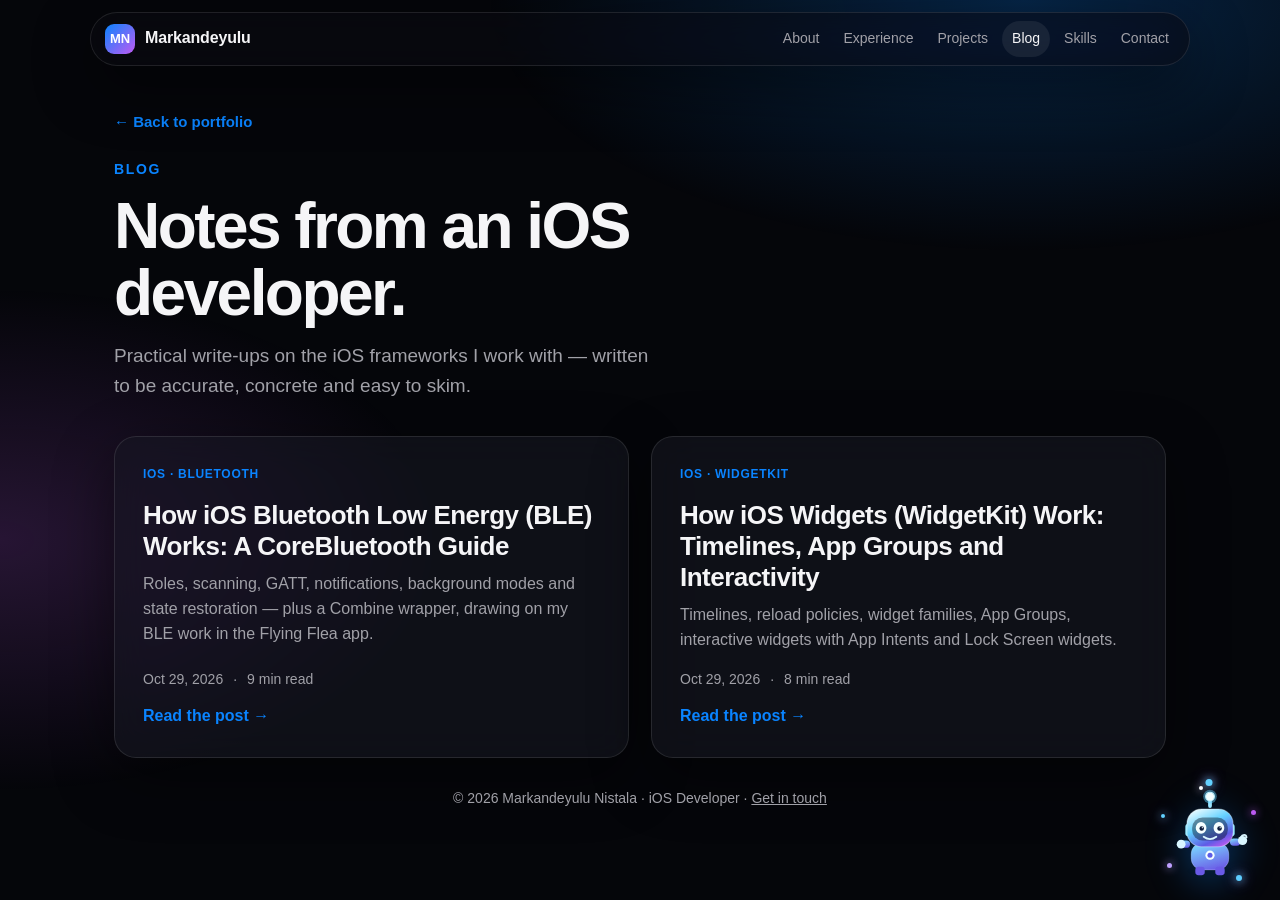
==== commit db76808b: "Chatbot: inset larger mascot with richer animation (bob, wave, follow-eyes, jump, moods)" ====
--- a/blog/index.html
+++ b/blog/index.html
@@ -10,7 +10,7 @@
 <meta name="theme-color" content="#05060a">
 <meta name="color-scheme" content="dark">
 <link rel="canonical" href="https://slsmedu.in/blog/">
-<link rel="icon" href="../favicon.svg?v=20261110a" type="image/svg+xml">
+<link rel="icon" href="../favicon.svg?v=20261110b" type="image/svg+xml">
 <meta property="og:type" content="website">
 <meta property="og:site_name" content="Markandeyulu Nistala">
 <meta property="og:title" content="Blog — iOS development notes | Markandeyulu Nistala">
@@ -52,12 +52,12 @@
   ]
 }
 </script>
-<link rel="stylesheet" href="../style.css?v=20261110a">
-<link rel="stylesheet" href="blog.css?v=20261110a">
-<link rel="stylesheet" href="../chatbot.css?v=20261110a">
-<script src="../protect.js?v=20261110a"></script>
-<script defer src="blog.js?v=20261110a"></script>
-<script defer src="../chatbot.js?v=20261110a"></script>
+<link rel="stylesheet" href="../style.css?v=20261110b">
+<link rel="stylesheet" href="blog.css?v=20261110b">
+<link rel="stylesheet" href="../chatbot.css?v=20261110b">
+<script src="../protect.js?v=20261110b"></script>
+<script defer src="blog.js?v=20261110b"></script>
+<script defer src="../chatbot.js?v=20261110b"></script>
 </head>
 <body class="blog">
 <div class="progress" aria-hidden="true"><span></span></div>
--- a/chatbot.css
+++ b/chatbot.css
@@ -1,38 +1,98 @@
-/* Portfolio assistant — dark glass, cyan/violet, matches the site */
-.cb-root{position:fixed;right:max(1rem,env(safe-area-inset-right,0px));bottom:max(1rem,env(safe-area-inset-bottom,0px));z-index:120;font-family:var(--font,-apple-system,BlinkMacSystemFont,"Segoe UI",Roboto,sans-serif);color:var(--text,#f5f5f7);pointer-events:none}
+/* Portfolio assistant — inset mascot, dark glass, cyan/violet */
+.cb-root{position:fixed;z-index:120;right:clamp(28px,2.2vw,40px);bottom:clamp(28px,2.2vw,40px);
+  font-family:var(--font,-apple-system,BlinkMacSystemFont,"Segoe UI",Roboto,sans-serif);color:var(--text,#f5f5f7);pointer-events:none}
 .cb-root *{box-sizing:border-box}
 .cb-root button,.cb-root input,.cb-root a,.cb-root .cb-wave,.cb-root .cb-panel{pointer-events:auto}
 .cb-root a{color:var(--teal,#64d2ff);text-decoration:underline;text-underline-offset:2px}
 .cb-root a:hover{color:#fff}
 
-/* launcher orb */
-.cb-launch{position:relative;display:grid;place-items:center;width:3.75rem;height:3.75rem;padding:0;border:0;border-radius:50%;cursor:pointer;background:transparent;color:inherit;-webkit-tap-highlight-color:transparent;box-shadow:0 0 0 1px rgba(255,255,255,.08),0 .5rem 1.5rem rgba(0,0,0,.45)}
-.cb-launch:focus-visible{outline:2px solid var(--blue,#0a84ff);outline-offset:3px}
-.cb-orb{position:relative;display:block;width:100%;height:100%;border-radius:50%;overflow:visible;background:radial-gradient(circle at 35% 28%,#e7fbff 0%,#64d2ff 38%,#0a84ff 62%,#bf5af2 100%);box-shadow:0 0 1.35rem rgba(10,132,255,.55),0 0 2.4rem rgba(191,90,242,.32),inset 0 -8px 14px rgba(40,0,80,.25);animation:cb-breathe 2.8s ease-in-out infinite}
-.cb-orb svg{display:block;width:100%;height:100%;overflow:visible}
-.cb-eyes{transform:translate(var(--ex,0px),var(--ey,0px));transition:transform .25s var(--ease,cubic-bezier(.22,.8,.2,1))}
-.cb-eye-white{transform-box:fill-box;transform-origin:center;animation:cb-blink 5s ease-in-out infinite}
-.cb-launch:hover{transform:translateY(-4px);transition:transform .35s cubic-bezier(.22,1.4,.3,1)}
-.cb-root.open .cb-launch{display:none}
-.cb-launch .cb-x{display:none}
+/* ----- launcher mascot ----- */
+.cb-launch{position:relative;display:grid;place-items:center;width:clamp(84px,6vw,96px);height:clamp(84px,6vw,96px);
+  padding:0;border:0;background:transparent;color:inherit;cursor:pointer;-webkit-tap-highlight-color:transparent;
+  animation:cb-enter .85s cubic-bezier(.22,1.15,.25,1) both}
+.cb-launch:focus-visible{outline:2px solid var(--blue,#0a84ff);outline-offset:4px;border-radius:50%}
+.cb-mascot{position:relative;display:block;width:100%;height:100%;overflow:visible}
+.cb-bob{position:relative;z-index:1;display:block;width:100%;height:100%;animation:cb-bob 2.8s ease-in-out infinite;will-change:transform;transform:translateZ(0)}
+.cb-mascot svg{display:block;width:100%;height:100%;overflow:visible;filter:drop-shadow(0 10px 18px rgba(10,132,255,.35))}
+.cb-shadow{position:absolute;left:50%;bottom:4%;z-index:0;width:56%;height:12%;transform:translateX(-50%);border-radius:50%;
+  background:radial-gradient(ellipse,rgba(0,0,0,.45),transparent 70%);animation:cb-shadow 2.8s ease-in-out infinite;pointer-events:none}
 
-/* attention wave */
-.cb-wave{position:absolute;right:calc(100% + .7rem);bottom:.45rem;width:max-content;max-width:18rem;padding:.6rem .95rem;white-space:nowrap;border-radius:1rem 1rem .25rem 1rem;font-size:.875rem;line-height:1.35;color:var(--text,#f5f5f7);background:rgba(16,18,28,.92);border:1px solid rgba(255,255,255,.12);box-shadow:0 .6rem 1.6rem rgba(0,0,0,.4);-webkit-backdrop-filter:blur(16px);backdrop-filter:blur(16px);cursor:pointer;white-space:normal;animation:cb-pop .5s cubic-bezier(.22,1.2,.3,1) both}
+/* orbiting particles */
+.cb-orbit{position:absolute;inset:-10%;z-index:0;pointer-events:none;animation:cb-spin 9s linear infinite;will-change:transform}
+.cb-orbit i{position:absolute;width:7px;height:7px;border-radius:50%;background:#64d2ff;box-shadow:0 0 8px #64d2ff,0 0 14px rgba(191,90,242,.8)}
+.cb-orbit i:nth-child(1){left:50%;top:0;transform:translate(-50%,0)}
+.cb-orbit i:nth-child(2){right:4%;top:28%;width:5px;height:5px;background:#bf5af2;box-shadow:0 0 8px #bf5af2}
+.cb-orbit i:nth-child(3){right:18%;bottom:8%;width:6px;height:6px}
+.cb-orbit i:nth-child(4){left:8%;bottom:20%;width:5px;height:5px;background:#c8a2ff;box-shadow:0 0 8px #c8a2ff}
+.cb-orbit i:nth-child(5){left:2%;top:32%;width:4px;height:4px}
+.cb-orbit i:nth-child(6){left:40%;top:6%;width:4px;height:4px;background:#fff;box-shadow:0 0 8px #fff}
+
+/* antenna glow */
+.cb-ant-glow{transform-box:fill-box;transform-origin:center;animation:cb-ant 1.6s ease-in-out infinite}
+.cb-ant-bulb{transform-box:fill-box;transform-origin:center;animation:cb-antbulb 1.6s ease-in-out infinite}
+
+/* eyes follow the pointer (CSS vars set on .cb-pupils) */
+.cb-pupils{transform:translate(var(--ex,0px),var(--ey,0px));transition:transform .12s linear}
+.cb-eye{transform-box:fill-box;transform-origin:center;animation:cb-blink 5.2s ease-in-out infinite}
+.cb-eye:nth-of-type(2){animation-delay:.12s}
+
+/* arm wave */
+.cb-arm-r{transform-box:fill-box;transform-origin:20% 15%;transform-origin:12px 6px}
+.cb-launch.waving .cb-arm-r,.cb-mascot.waving .cb-arm-r{animation:cb-wavehand .95s ease-in-out}
+
+/* hover wiggle, click jump, moods */
+.cb-launch:hover .cb-wiggle{animation:cb-wiggle .55s cubic-bezier(.22,1.3,.3,1)}
+.cb-launch.cb-jump .cb-bob{animation:cb-jump .62s cubic-bezier(.22,1.35,.3,1)}
+.cb-mood-think .cb-pupils{--ex:0px;--ey:-3.2px}
+.cb-mood-think .cb-mouth-idle,.cb-mood-happy .cb-mouth-idle,.cb-mood-talk .cb-mouth-idle{display:none}
+.cb-mouth-happy,.cb-mouth-talk,.cb-mouth-think{display:none}
+.cb-mood-happy .cb-mouth-happy{display:block}
+.cb-mood-talk .cb-mouth-talk{display:block;transform-box:fill-box;transform-origin:center;animation:cb-talk .28s ease-in-out infinite}
+.cb-mood-think .cb-mouth-think{display:block}
+.cb-mood-happy .cb-eye{animation:none;transform:scaleY(.72)}
+
+/* chest light */
+.cb-chest{transform-box:fill-box;transform-origin:center;animation:cb-antbulb 2.2s ease-in-out infinite}
+
+/* greeting bubble */
+.cb-wave{position:absolute;right:calc(100% + 14px);bottom:18%;width:max-content;max-width:min(18rem,calc(100vw - 140px));
+  padding:.65rem 1rem;border-radius:1.05rem 1.05rem .3rem 1.05rem;font-size:.9rem;line-height:1.35;letter-spacing:.01em;
+  color:var(--text,#f5f5f7);background:rgba(16,18,28,.94);border:1px solid rgba(255,255,255,.14);
+  box-shadow:0 .7rem 1.8rem rgba(0,0,0,.45);-webkit-backdrop-filter:blur(16px);backdrop-filter:blur(16px);
+  cursor:pointer;white-space:nowrap;min-height:2.4rem}
 .cb-wave[hidden]{display:none}
-.cb-wave::after{content:"";position:absolute;right:-5px;bottom:12px;width:10px;height:10px;background:inherit;border-right:1px solid rgba(255,255,255,.12);border-bottom:1px solid rgba(255,255,255,.12);transform:rotate(-45deg)}
+.cb-wave.cb-wave-in{animation:cb-pop .5s cubic-bezier(.22,1.2,.3,1) both}
+.cb-wave.cb-wave-nudge{animation:cb-nudge .55s cubic-bezier(.22,1.2,.3,1)}
+.cb-wave::after{content:"";position:absolute;right:-5px;bottom:14px;width:10px;height:10px;background:inherit;
+  border-right:1px solid rgba(255,255,255,.14);border-bottom:1px solid rgba(255,255,255,.14);transform:rotate(-45deg)}
+.cb-wave .cb-caret{display:inline-block;width:.12em;height:1em;margin-left:.08em;background:currentColor;vertical-align:-.1em;animation:cb-caret .8s step-end infinite}
 
-/* panel */
-.cb-panel{position:absolute;right:0;bottom:0;display:flex;flex-direction:column;width:min(24rem,calc(100vw - 2rem - env(safe-area-inset-left,0px) - env(safe-area-inset-right,0px)));height:min(36rem,calc(100dvh - 2rem - env(safe-area-inset-top,0px) - env(safe-area-inset-bottom,0px)));border-radius:1.35rem;overflow:hidden;background:rgba(12,14,22,.86);border:1px solid rgba(255,255,255,.12);box-shadow:0 1.25rem 3.5rem rgba(0,0,0,.55),0 0 0 1px rgba(10,132,255,.12);-webkit-backdrop-filter:saturate(160%) blur(22px);backdrop-filter:saturate(160%) blur(22px);opacity:0;transform:translateY(1.1rem) scale(.92);transform-origin:bottom right;pointer-events:none;visibility:hidden;transition:opacity .28s,transform .48s cubic-bezier(.22,1.25,.25,1),visibility 0s .4s}
+/* panel sits above the mascot, sharing the same inset — not glued to the viewport corner */
+.cb-panel{position:absolute;right:0;bottom:calc(100% + 12px);display:flex;flex-direction:column;
+  width:min(24rem,calc(100vw - 56px - clamp(28px,2.2vw,40px)));
+  height:min(34rem,calc(100dvh - 24px - clamp(28px,2.2vw,40px) - clamp(84px,6vw,96px) - env(safe-area-inset-top,0px) - env(safe-area-inset-bottom,0px)));
+  border-radius:1.35rem;overflow:hidden;background:rgba(12,14,22,.86);border:1px solid rgba(255,255,255,.12);
+  box-shadow:0 1.25rem 3.5rem rgba(0,0,0,.55),0 0 0 1px rgba(10,132,255,.12);
+  -webkit-backdrop-filter:saturate(160%) blur(22px);backdrop-filter:saturate(160%) blur(22px);
+  opacity:0;transform:translateY(1.1rem) scale(.92);transform-origin:bottom right;pointer-events:none;visibility:hidden;
+  transition:opacity .28s,transform .48s cubic-bezier(.22,1.25,.25,1),visibility 0s .4s}
 .cb-root.open .cb-panel{opacity:1;transform:none;pointer-events:auto;visibility:visible;transition:opacity .28s,transform .48s cubic-bezier(.22,1.25,.25,1),visibility 0s}
-.cb-head{display:flex;align-items:center;gap:.7rem;flex:none;padding:.7rem .8rem .7rem .85rem;border-bottom:1px solid rgba(255,255,255,.08);background:linear-gradient(180deg,rgba(10,132,255,.14),transparent)}
-.cb-head .cb-orb{width:2.25rem;height:2.25rem;flex:none;animation-duration:3.2s}
+.cb-root.open .cb-wave{display:none}
+
+.cb-head{display:flex;align-items:center;gap:.7rem;flex:none;padding:.7rem .8rem .7rem .85rem;border-bottom:1px solid rgba(255,255,255,.08);
+  background:linear-gradient(180deg,rgba(10,132,255,.14),transparent)}
+.cb-head .cb-mascot{width:2.6rem;height:2.6rem;flex:none}
+.cb-head .cb-orbit{inset:-18%}
+.cb-head .cb-orbit i{width:4px;height:4px}
+.cb-head .cb-shadow{display:none}
+.cb-head .cb-bob{animation-duration:3.4s}
 .cb-head h2{font-size:.95rem;font-weight:700;letter-spacing:-.02em;line-height:1.2;margin:0}
 .cb-head p{margin:0;font-size:.72rem;color:var(--muted,#a1a1a8)}
 .cb-close{margin-left:auto;width:2.15rem;height:2.15rem;border:1px solid rgba(255,255,255,.1);border-radius:50%;background:rgba(255,255,255,.06);color:var(--text,#f5f5f7);font-size:1.15rem;line-height:1;cursor:pointer}
 .cb-close:hover{background:rgba(255,255,255,.12)}
 .cb-close:focus-visible{outline:2px solid var(--blue,#0a84ff);outline-offset:2px}
 
-.cb-log{flex:1 1 auto;overflow-y:auto;overscroll-behavior:contain;padding:.9rem .85rem 0.4rem;display:flex;flex-direction:column;gap:.7rem;-webkit-overflow-scrolling:touch}
+.cb-log{flex:1 1 auto;overflow-y:auto;overscroll-behavior:contain;padding:.9rem .85rem .4rem;display:flex;flex-direction:column;gap:.7rem;-webkit-overflow-scrolling:touch}
 .cb-msg{max-width:92%;padding:.65rem .8rem;border-radius:1rem;font-size:.9rem;line-height:1.45;animation:cb-in .35s var(--ease,cubic-bezier(.22,.8,.2,1)) both}
 .cb-msg p{margin:0 0 .4rem}.cb-msg p:last-child{margin:0}
 .cb-msg ul{margin:.25rem 0 .15rem 1.05rem;padding:0;list-style:disc}
@@ -40,10 +100,11 @@
 .cb-msg.bot{align-self:flex-start;background:rgba(255,255,255,.06);border:1px solid rgba(255,255,255,.08);border-bottom-left-radius:.3rem;color:var(--text,#f5f5f7)}
 .cb-msg.user{align-self:flex-end;background:linear-gradient(135deg,var(--blue,#0a84ff),#5e5ce6);color:#fff;border-bottom-right-radius:.3rem}
 .cb-row{display:flex;align-items:flex-end;gap:.45rem;max-width:100%}
-.cb-row .cb-orb{width:1.65rem;height:1.65rem;flex:none;animation:none}
+.cb-row .cb-mascot{width:1.85rem;height:1.85rem;flex:none}
+.cb-row .cb-orbit,.cb-row .cb-shadow{display:none}
+.cb-row .cb-bob{animation:none}
 .cb-msg strong{font-weight:650}
 
-/* typing */
 .cb-type{display:flex;gap:.28rem;padding:.2rem .15rem;min-height:1.1rem;align-items:center}
 .cb-type i{width:.42rem;height:.42rem;border-radius:50%;background:#9ee7ff;opacity:.35;animation:cb-dot 1s ease-in-out infinite}
 .cb-type i:nth-child(2){animation-delay:.15s}.cb-type i:nth-child(3){animation-delay:.3s}
@@ -61,21 +122,45 @@
 .cb-send:focus-visible{outline:2px solid #fff;outline-offset:2px}
 .cb-send svg{width:1.05rem;height:1.05rem}
 
-@keyframes cb-breathe{0%,100%{transform:scale(1);filter:brightness(1)}50%{transform:scale(1.06);filter:brightness(1.12)}}
-@keyframes cb-blink{0%,38%,44%,100%{transform:scaleY(1)}41%{transform:scaleY(.08)}}
+@keyframes cb-enter{0%{opacity:0;transform:translate(40px,70px) scale(.42) rotate(-14deg)}62%{opacity:1;transform:translate(-3px,-12px) scale(1.07) rotate(3deg)}100%{opacity:1;transform:none}}
+@keyframes cb-bob{0%,100%{transform:translateY(0)}50%{transform:translateY(-8px)}}
+@keyframes cb-shadow{0%,100%{transform:translateX(-50%) scale(1);opacity:.55}50%{transform:translateX(-50%) scale(.78);opacity:.3}}
+@keyframes cb-spin{to{transform:rotate(360deg)}}
+@keyframes cb-ant{0%,100%{opacity:.55;transform:scale(.85)}50%{opacity:1;transform:scale(1.35)}}
+@keyframes cb-antbulb{0%,100%{filter:brightness(1)}50%{filter:brightness(1.45)}}
+@keyframes cb-blink{0%,38%,46%,100%{transform:scaleY(1)}42%{transform:scaleY(.08)}}
+@keyframes cb-wavehand{0%,100%{transform:rotate(12deg)}25%{transform:rotate(42deg)}50%{transform:rotate(8deg)}75%{transform:rotate(38deg)}}
+@keyframes cb-wiggle{0%{transform:rotate(0)}20%{transform:rotate(-8deg) scale(1.04)}45%{transform:rotate(9deg) scale(1.05)}70%{transform:rotate(-5deg)}100%{transform:rotate(0)}}
+@keyframes cb-jump{0%{transform:translateY(0) scale(1)}35%{transform:translateY(-22px) scale(1.08)}55%{transform:translateY(3px) scale(.98)}75%{transform:translateY(-8px) scale(1.03)}100%{transform:translateY(0) scale(1)}}
+@keyframes cb-talk{0%,100%{transform:scaleY(1)}50%{transform:scaleY(.35)}}
 @keyframes cb-pop{from{opacity:0;transform:translateY(8px) scale(.94)}to{opacity:1;transform:none}}
+@keyframes cb-nudge{0%,100%{transform:none}30%{transform:translateY(-6px) rotate(-1.5deg)}60%{transform:translateY(2px)}}
 @keyframes cb-in{from{opacity:0;transform:translateY(10px)}to{opacity:1;transform:none}}
 @keyframes cb-dot{0%,80%,100%{opacity:.3;transform:translateY(0)}40%{opacity:1;transform:translateY(-4px)}}
+@keyframes cb-caret{50%{opacity:0}}
+
+/* short landscape: park the panel to the left of the mascot so it still fits */
+@media (max-height:560px) and (min-width:600px){
+  .cb-panel{bottom:0;right:calc(100% + 12px);width:min(24rem,calc(100vw - 56px - clamp(84px,6vw,96px) - clamp(28px,2.2vw,40px)));
+    height:min(34rem,calc(100dvh - 16px - clamp(28px,2.2vw,40px) - env(safe-area-inset-top,0px) - env(safe-area-inset-bottom,0px)));
+    transform-origin:bottom right}
+  .cb-wave{bottom:auto;top:0}
+}
 
 @media (max-width:599px){
-  .cb-root{right:0;bottom:0;left:0;top:auto}
-  .cb-launch{position:fixed;right:max(.9rem,env(safe-area-inset-right,0px));bottom:max(.9rem,env(safe-area-inset-bottom,0px));width:3.5rem;height:3.5rem}
-  .cb-wave{position:fixed;right:max(4.7rem,calc(env(safe-area-inset-right,0px) + 4.4rem));bottom:max(1.15rem,calc(env(safe-area-inset-bottom,0px) + .85rem))}
-  .cb-panel{position:fixed;inset:0;width:auto;height:auto;max-height:none;border-radius:0;padding-top:env(safe-area-inset-top,0px);transform-origin:center bottom}
+  .cb-root{right:0;bottom:0;left:auto;top:auto}
+  .cb-launch{position:fixed;right:max(18px,calc(16px + env(safe-area-inset-right,0px)));bottom:max(18px,calc(16px + env(safe-area-inset-bottom,0px)));width:68px;height:68px}
+  .cb-wave{position:fixed;right:max(94px,calc(86px + env(safe-area-inset-right,0px)));bottom:max(28px,calc(22px + env(safe-area-inset-bottom,0px)));white-space:normal;max-width:min(16rem,calc(100vw - 120px))}
+  .cb-panel{position:fixed;inset:0;width:auto;height:auto;max-height:none;border-radius:0;padding-top:env(safe-area-inset-top,0px);transform-origin:center bottom;bottom:0;right:0}
+  .cb-root.open .cb-launch{visibility:hidden;pointer-events:none}
   .cb-root.open .cb-wave{display:none}
 }
+
 @media (prefers-reduced-motion:reduce){
-  .cb-orb,.cb-eye-white,.cb-wave,.cb-msg,.cb-type i,.cb-launch:hover{animation:none!important;transition:none!important;transform:none!important}
+  .cb-launch,.cb-bob,.cb-shadow,.cb-orbit,.cb-ant-glow,.cb-ant-bulb,.cb-chest,.cb-eye,.cb-wave,.cb-wave.cb-wave-in,.cb-wave.cb-wave-nudge,
+  .cb-msg,.cb-type i,.cb-launch:hover .cb-wiggle,.cb-launch.cb-jump .cb-bob,.cb-launch.waving .cb-arm-r,.cb-mood-talk .cb-mouth-talk,.cb-caret{
+    animation:none!important;transition:none!important}
+  .cb-bob,.cb-launch,.cb-orbit,.cb-wiggle{transform:none!important}
   .cb-panel{transition:opacity .15s,visibility 0s}
   .cb-root.open .cb-panel{transform:none}
 }
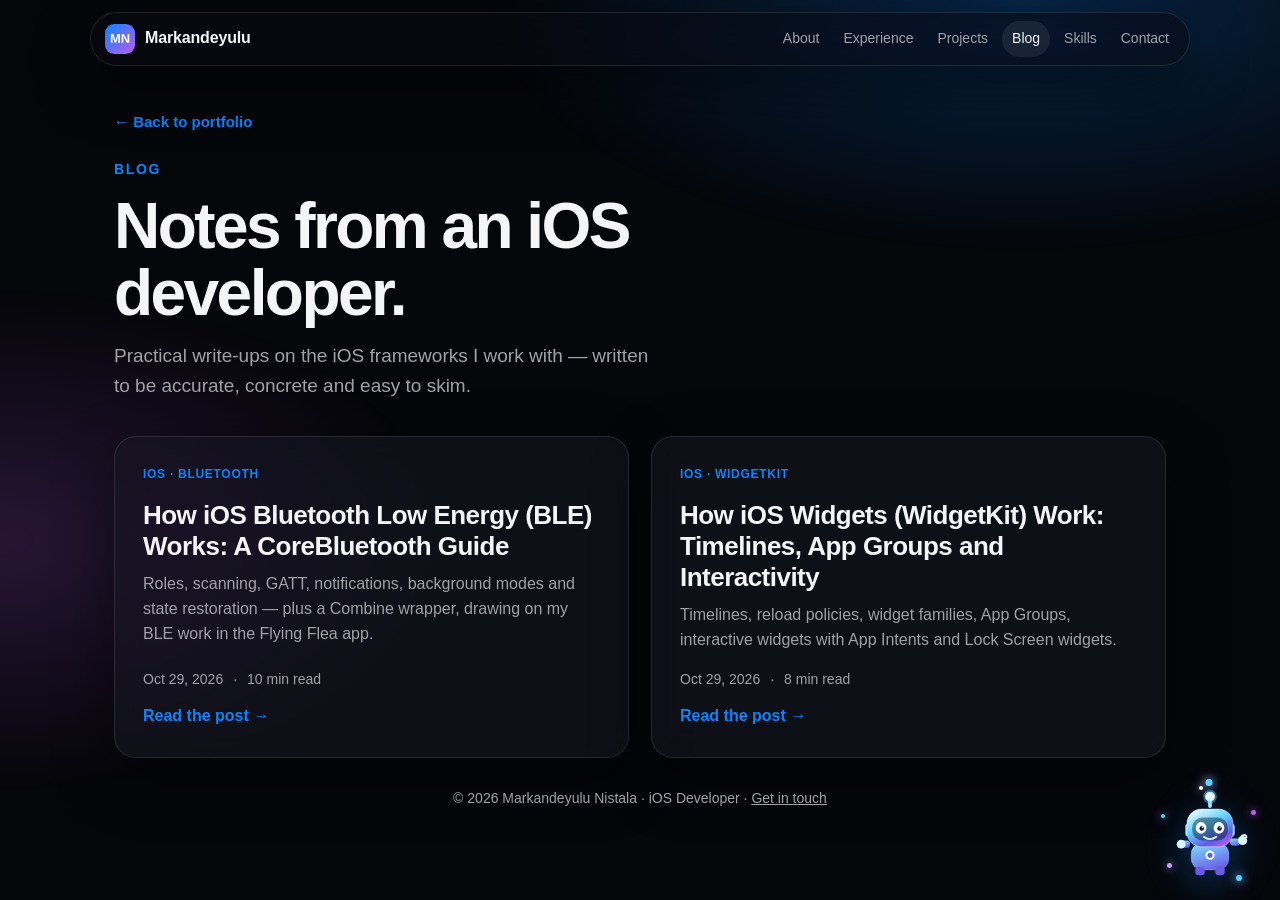
==== commit 118b0bf3: "Redesign blog sequence diagrams: chip headers, numbered arrows, legends, mobile timeline" ====
--- a/blog/index.html
+++ b/blog/index.html
@@ -10,7 +10,7 @@
 <meta name="theme-color" content="#05060a">
 <meta name="color-scheme" content="dark">
 <link rel="canonical" href="https://slsmedu.in/blog/">
-<link rel="icon" href="../favicon.svg?v=20261110b" type="image/svg+xml">
+<link rel="icon" href="../favicon.svg?v=20261110d" type="image/svg+xml">
 <meta property="og:type" content="website">
 <meta property="og:site_name" content="Markandeyulu Nistala">
 <meta property="og:title" content="Blog — iOS development notes | Markandeyulu Nistala">
@@ -52,12 +52,12 @@
   ]
 }
 </script>
-<link rel="stylesheet" href="../style.css?v=20261110b">
-<link rel="stylesheet" href="blog.css?v=20261110b">
-<link rel="stylesheet" href="../chatbot.css?v=20261110b">
-<script src="../protect.js?v=20261110b"></script>
-<script defer src="blog.js?v=20261110b"></script>
-<script defer src="../chatbot.js?v=20261110b"></script>
+<link rel="stylesheet" href="../style.css?v=20261110d">
+<link rel="stylesheet" href="blog.css?v=20261110d">
+<link rel="stylesheet" href="../chatbot.css?v=20261110d">
+<script src="../protect.js?v=20261110d"></script>
+<script defer src="blog.js?v=20261110d"></script>
+<script defer src="../chatbot.js?v=20261110d"></script>
 </head>
 <body class="blog">
 <div class="progress" aria-hidden="true"><span></span></div>
@@ -85,7 +85,7 @@
   <span class="tag">iOS · Bluetooth</span>
   <h3>How iOS Bluetooth Low Energy (BLE) Works: A CoreBluetooth Guide</h3>
   <p>Roles, scanning, GATT, notifications, background modes and state restoration — plus a Combine wrapper, drawing on my BLE work in the Flying Flea app.</p>
-  <div class="meta"><time datetime="2026-10-29">Oct 29, 2026</time><span>·</span><span>9 min read</span></div>
+  <div class="meta"><time datetime="2026-10-29">Oct 29, 2026</time><span>·</span><span>10 min read</span></div>
   <a class="link" href="ios-ble-corebluetooth.html">Read the post <span aria-hidden="true">→</span></a>
 </article><article class="card tilt post-card">
   <span class="tag">iOS · WidgetKit</span>
--- a/style.css
+++ b/style.css
@@ -172,17 +172,13 @@
   html.anim [data-reveal],html.anim [data-hero]{opacity:1}
 }
 
-/* PORTRAIT — only the photo spins (Y axis); static glow */
+/* PORTRAIT — static, front-facing; soft glow + color ring, no rotation */
 .portrait{flex:none;width:clamp(16.25rem,24vw,21.25rem);position:relative;z-index:3}
-.portrait-stage{position:relative;perspective:62.5rem;aspect-ratio:1}
-.portrait-glow{position:absolute;inset:-4%;border-radius:50%;background:linear-gradient(135deg,var(--blue),var(--purple),#ff6482);filter:blur(2.375rem);opacity:.5}
-.portrait-spin{position:absolute;inset:0;transform-style:preserve-3d;animation:pspin 9s linear infinite}
-@keyframes pspin{to{transform:rotateY(360deg)}}
-.face{position:absolute;inset:0;border-radius:50%;padding:0.3125rem;backface-visibility:hidden;-webkit-backface-visibility:hidden;
+.portrait-stage{position:relative;aspect-ratio:1}
+.portrait-glow{position:absolute;inset:-4%;border-radius:50%;background:linear-gradient(135deg,var(--blue),var(--purple),#ff6482);filter:blur(2.375rem);opacity:.5;pointer-events:none}
+.portrait-frame{position:absolute;inset:0;border-radius:50%;padding:0.3125rem;
   background:conic-gradient(from 210deg,var(--blue),var(--purple),#ff6482,var(--blue));box-shadow:var(--shadow)}
-.face.front{transform:translateZ(0.25rem)}
-.face.back{transform:rotateY(180deg) translateZ(0.25rem)}
-.face img{display:block;width:100%;height:100%;border-radius:50%;object-fit:cover}
+.portrait-frame img{display:block;width:100%;height:100%;border-radius:50%;object-fit:cover}
 .hero{gap:clamp(2rem,4.5vw,4.5rem)}
 .hero-inner{max-width:33.75rem}
 @media (max-width:1180px){
@@ -191,7 +187,6 @@
   .hero-inner{max-width:38.75rem}
 }
 @media (max-width:640px){.hero{padding-top:5.75rem}}
-@media (prefers-reduced-motion:reduce){.portrait-spin{animation:none}}
 
 /* BLOG (home section) */
 .blog-grid{display:grid;grid-template-columns:repeat(2,1fr);gap:1.375rem}
--- a/blog/blog.css
+++ b/blog/blog.css
@@ -50,18 +50,40 @@
 .tablewrap th,.tablewrap td{text-align:left;padding:0.6875rem 1rem;border-bottom:1px solid var(--border);vertical-align:top}
 .tablewrap th{font-size:0.75rem;letter-spacing:.08em;text-transform:uppercase;color:var(--muted)}
 .tablewrap tr:last-child td{border-bottom:0}
-/* diagrams */
-figure.diagram{margin:1.6em 0;padding:1.125rem 0.75rem 0.625rem;border-radius:var(--radius);background:var(--card);border:1px solid var(--border);box-shadow:var(--shadow);-webkit-backdrop-filter:blur(0.875rem);backdrop-filter:blur(0.875rem)}
-figure.diagram svg{display:block;width:100%;max-width:35rem;height:auto;margin:0 auto}
-figure.diagram figcaption{margin-top:0.625rem;font-size:0.875rem;color:var(--muted);text-align:center}
-.svg-box{fill:var(--card-solid);stroke:var(--blue);stroke-width:1.5}
-.svg-txt{fill:var(--text);font:600 0.8125rem var(--font)}
-.svg-sub{fill:var(--muted);font:500 0.75rem var(--font)}
-.svg-life{stroke:var(--border);stroke-width:1.5;stroke-dasharray:4 5}
-.svg-arr{stroke:var(--blue);stroke-width:1.8;fill:none}
-.svg-arr.alt{stroke:var(--purple)}
-.svg-arr.dash{stroke-dasharray:5 4}
-.svg-head{fill:var(--blue)}.svg-head.alt{fill:var(--purple)}
+/* diagrams — fonts live in the SVG as user units so they scale with the viewBox, not root rem */
+figure.diagram{margin:1.6em 0;padding:1.15rem 1rem 0.85rem;border-radius:var(--radius);background:var(--card);border:1px solid var(--border);box-shadow:var(--shadow);-webkit-backdrop-filter:blur(0.875rem);backdrop-filter:blur(0.875rem)}
+figure.diagram .diagram-wrap{container-type:inline-size;width:100%}
+figure.diagram .diagram-svg{display:block;width:100%;max-width:none;height:auto;margin:0 auto;font-size:calc(100cqw / 800)}
+
+figure.diagram figcaption{margin-top:0.7rem;font-size:0.875rem;color:var(--muted);text-align:center;line-height:1.45;max-width:40rem;margin-left:auto;margin-right:auto}
+.svg-life{stroke:rgba(255,255,255,.14);stroke-width:1.4;stroke-dasharray:3.5 5}
+.svg-arr{stroke:#0a84ff;stroke-width:1.8;fill:none;stroke-linecap:round}
+.svg-arr.alt{stroke:#bf5af2}
+figure.diagram .diagram-track,figure.diagram .diagram-legend{display:none}
+/* mobile: vertical timeline instead of a squished SVG */
+.diagram-track{list-style:none;margin:0;padding:0 0 0 0;position:relative}
+.diagram-track::before{content:"";position:absolute;left:0.95rem;top:0.6rem;bottom:0.6rem;width:1px;background:linear-gradient(#0a84ff,var(--purple))}
+.diagram-step{display:flex;gap:0.8rem;align-items:flex-start;margin:0;padding:0.55rem 0 0.55rem 0;list-style:none;position:relative}
+.diagram-n{flex:none;width:1.9rem;height:1.9rem;border-radius:50%;display:grid;place-items:center;font-size:0.75rem;font-weight:700;color:#fff;background:#0a84ff;border:1px solid rgba(255,255,255,.12);z-index:1}
+.diagram-step.is-callback .diagram-n{background:#bf5af2}
+.diagram-step.is-async .diagram-n{background:transparent;color:var(--teal,#64d2ff);border-color:var(--teal,#64d2ff);background:rgba(10,132,255,.2)}
+.diagram-step code{display:block;font-size:0.8rem;padding:0.2rem 0.5rem;border-radius:0.5rem;background:rgba(255,255,255,.05);border:1px solid var(--border);color:var(--text);margin-bottom:0.25rem}
+.diagram-io{display:block;font-size:0.75rem;color:var(--muted)}
+.diagram-legend{display:flex;flex-wrap:wrap;gap:0.55rem 1rem;justify-content:center;margin:0.75rem 0 0.15rem;font-size:0.75rem;color:var(--muted)}
+.diagram-legend span{display:inline-flex;align-items:center;gap:0.35rem}
+.diagram-legend span::before{content:"";width:1.15rem;height:0;border-top:2px solid #0a84ff;display:inline-block}
+.diagram-legend .is-callback::before{border-top-color:#bf5af2}
+.diagram-legend .is-async::before{border-top-style:dashed;border-top-color:#64d2ff}
+@media (max-width:599px){
+  figure.diagram .diagram-svg,figure.diagram .diagram-wrap{display:none}
+  figure.diagram .diagram-track,figure.diagram .diagram-legend{display:block}
+  figure.diagram .diagram-legend{display:flex;padding-bottom:0.25rem}
+  figure.diagram{padding:1.1rem 0.85rem 1.1rem;scroll-margin-top:5.5rem}
+  .diagram-track{padding-top:0.15rem}
+}
+@media (prefers-reduced-motion:reduce){
+  figure.diagram .svg-arr,figure.diagram .svg-lab,figure.diagram .svg-step{transition:none!important;stroke-dashoffset:0!important;opacity:1!important}
+}
 .flow{display:flex;flex-wrap:wrap;gap:0.625rem;counter-reset:s;margin:1.4em 0 !important;padding:0 !important;list-style:none !important}
 .flow li{counter-increment:s;position:relative;flex:1 1 9.375rem;padding:0.875rem 0.875rem 0.875rem 2.875rem;border-radius:1rem;background:var(--card);border:1px solid var(--border);font-size:0.9062rem;line-height:1.4;margin:0 !important;opacity:1 !important}
 .flow li::before{content:counter(s);position:absolute;left:0.75rem;top:0.8125rem;width:1.5rem;height:1.5rem;border-radius:50%;display:grid;place-items:center;font-size:0.75rem;font-weight:700;color:#fff;background:linear-gradient(135deg,var(--blue),var(--purple))}
